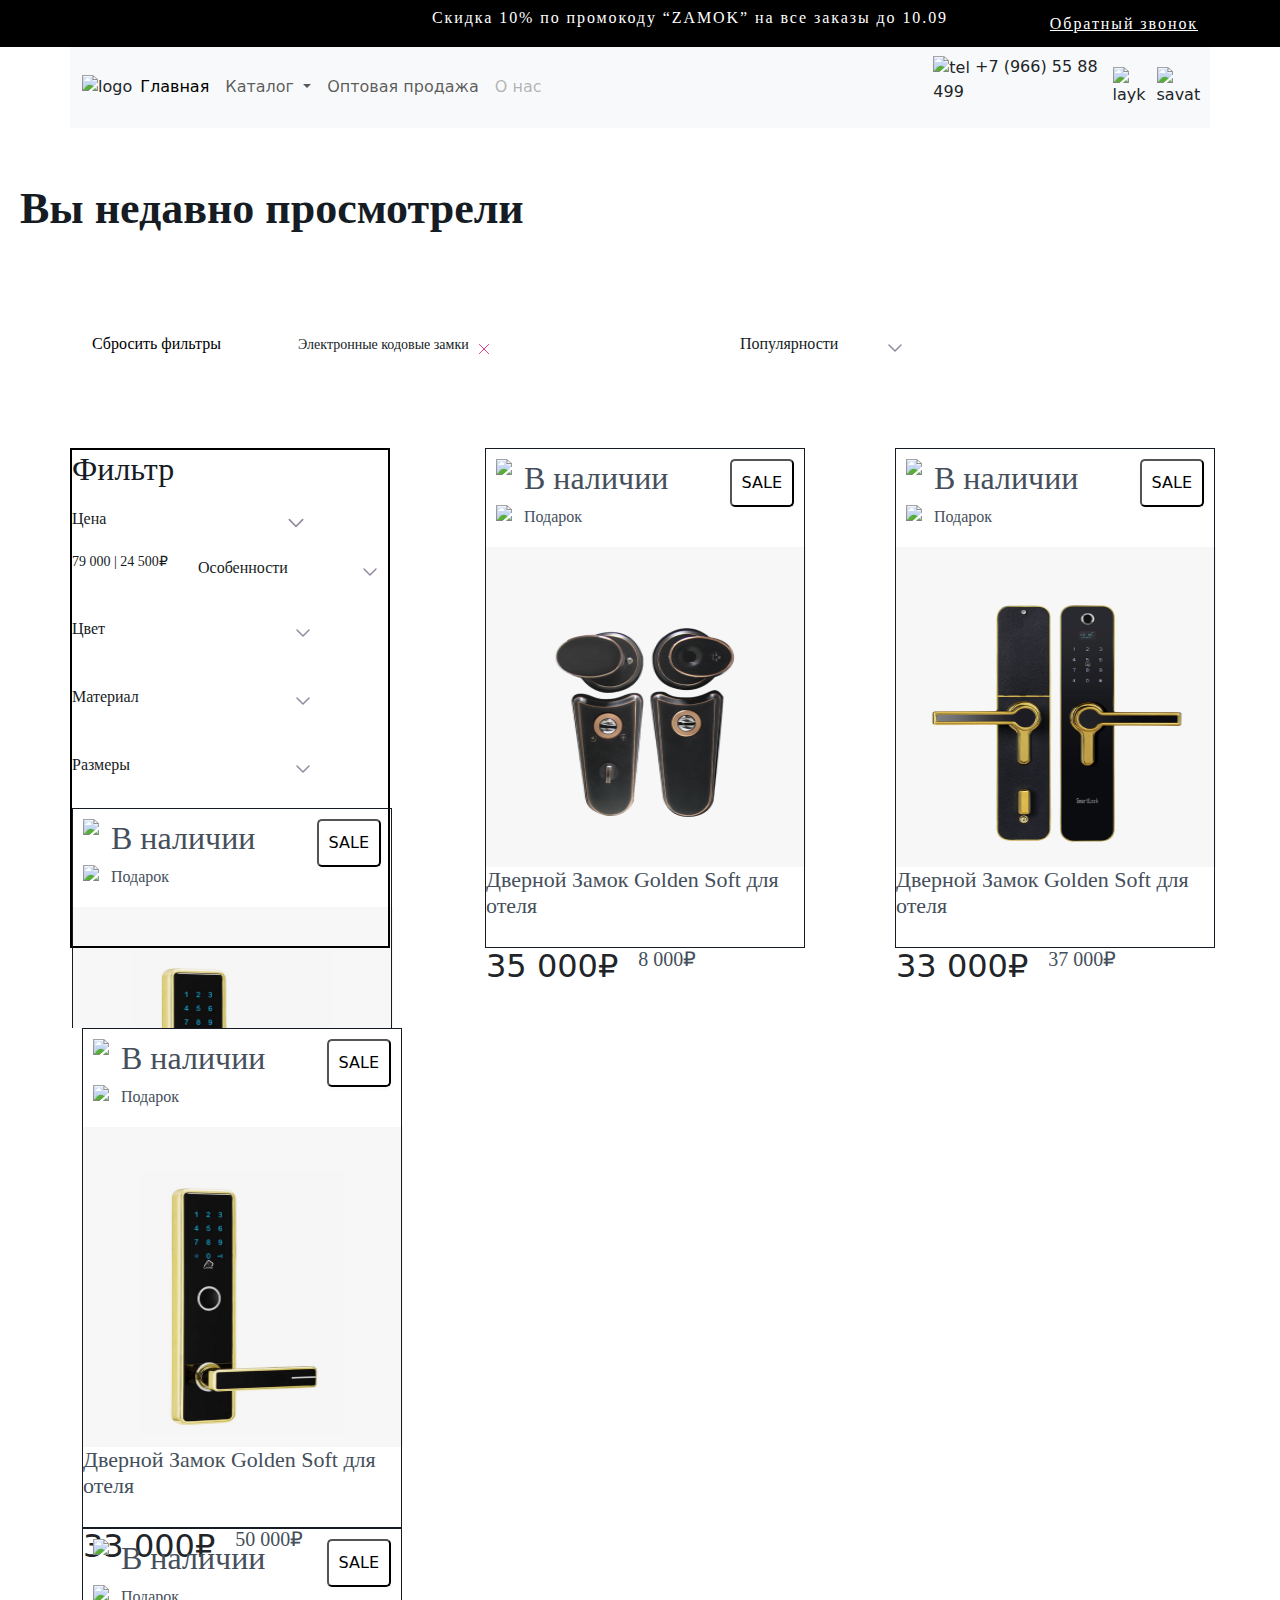
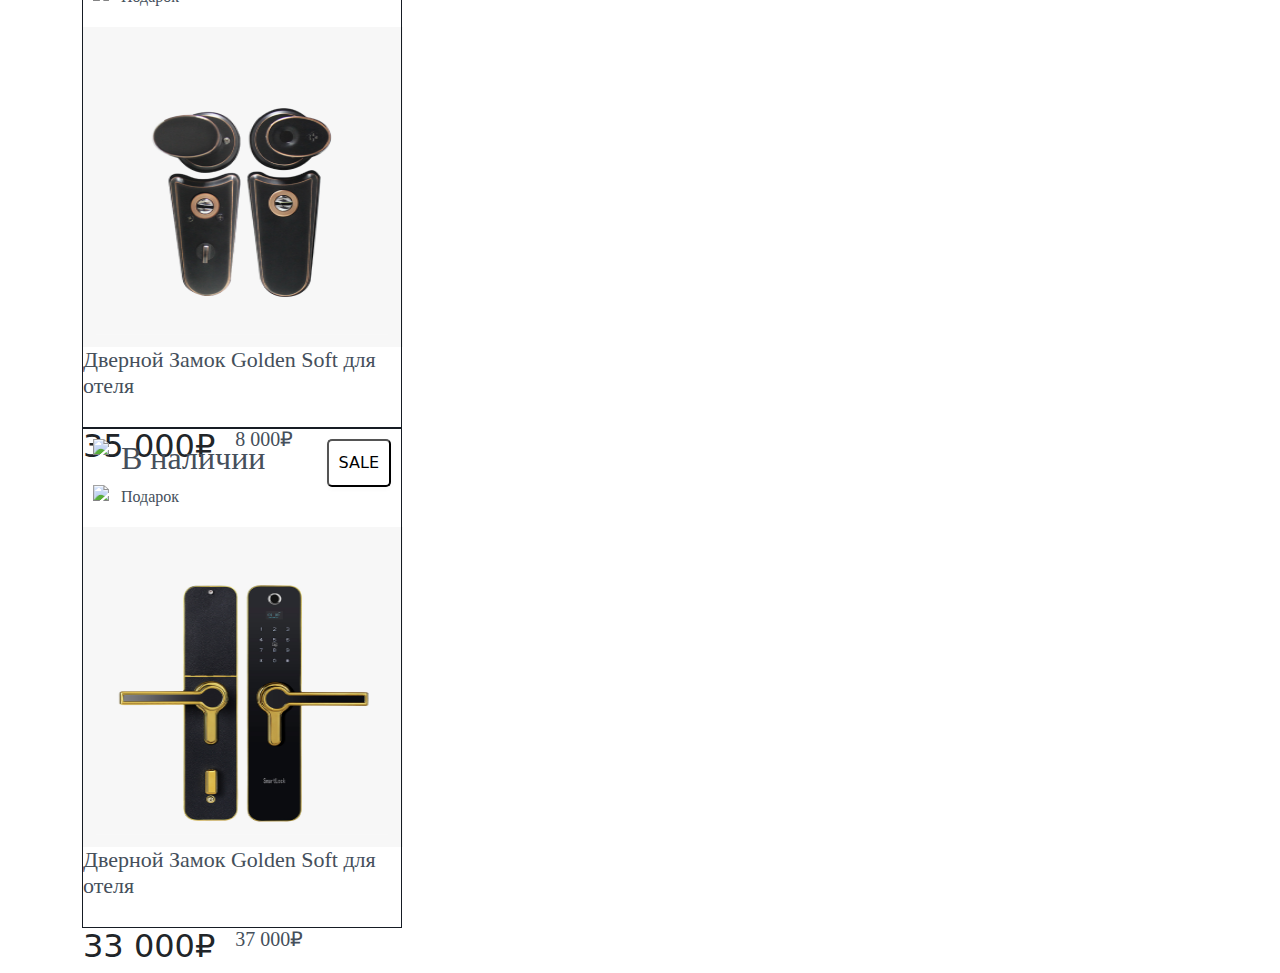
==== home/index.html @ 4e8b4841 "home" ====
<!DOCTYPE html>
<html lang="en">

<head>
    <meta charset="UTF-8">
    <meta name="viewport" content="width=device-width, initial-scale=1.0">

    <link href="https://cdn.jsdelivr.net/npm/bootstrap@5.3.2/dist/css/bootstrap.min.css" rel="stylesheet">
    <link href="https://getbootstrap.com/docs/5.3/assets/css/docs.css" rel="stylesheet">
    <title>Document</title>
    <link rel="stylesheet" href="./styel.css">
</head>

<body>
    <div class="continer">
        <header>
            <div class="topbar bg-black">
              <nav
                class="container align-items-center d-flex w-auto justify-content-between"
              >
                <p class="header-p">
                  Скидка 10% по промокоду “ZAMOK” на все заказы до 10.09
                </p>
                <li class="header-li">Обратный звонок</li>
              </nav>
            </div>
            <nav class="container navbar navbar-expand-lg bg-body-tertiary">
              <div class="container-fluid">
                <img src="./imgg/Logo.svg" alt="logo" />
                <button
                  class="navbar-toggler"
                  type="button"
                  data-bs-toggle="collapse"
                  data-bs-target="#navbarSupportedContent"
                  aria-controls="navbarSupportedContent"
                  aria-expanded="false"
                  aria-label="Toggle navigation"
                >
                  <span class="navbar-toggler-icon"></span>
                </button>
                <div class="collapse navbar-collapse" id="navbarSupportedContent">
                  <ul class="navbar-nav me-auto mb-2 mb-lg-0">
                    <li class="nav-item">
                      <a class="nav-link active" aria-current="page" href="#"
                        >Главная</a
                      >
                    </li>
                    <li class="nav-item dropdown">
                        <a
                        class="nav-link dropdown-toggle"
                        href="#"
                        role="button"
                        data-bs-toggle="dropdown"
                        aria-expanded="false"
                        >
                        Каталог
                      </a>
                      <li class="nav-item">
                        <a class="nav-link" href="#">Оптовая продажа</a>
                      </li>
                      <ul class="dropdown-menu">
                        <li><a class="dropdown-item" href="#">Action</a></li>
                        <li><a class="dropdown-item" href="#">Another action</a></li>
                        <li><hr class="dropdown-divider" /></li>
                        <li>
                          <a class="dropdown-item" href="#">Something else here</a>
                        </li>
                      </ul>
                    </li>
                    <li class="nav-item">
                      <a class="nav-link disabled" aria-disabled="true">О нас</a>
                    </li>
                  </ul>
                </div>
              </div>
              <div class=" d-flex align-items-center">
                  <p class="my-nav">
                      <img src="./imgg/phone-call 1.svg" alt="tel">
                      +7 (966) 55 88 499
                    </p>
                   <div class="img d-flex"> <img src="./imgg/Frame.svg" alt="layk">
                    <img src="./imgg/savat.svg" alt="savat"></div>
              </div>
            </nav>
           
          </header>

        <!-- main -->
       
            <section id="section">
                <div class="container1">
                  <div class="scrol_div">
                      <h1>Вы недавно просмотрели</h1>
                    </div>
                 <div class="card_link_1">
<div class="card_element_link">
  <div class="card_link_element_1">
    <h3>Сбросить фильтры</h3>
  </div>
  <div class="card_link_element_2">
    <h3>Электронные кодовые замки</h3>
    <img src="./Cross.svg" alt="">
  </div>

</div>                  <div class="card_link_element_3">
                    <h3>Популярности</h3>
                    <img src="./Frame (1).svg" alt="">
                  </div>
                 </div>
                 <div class="card_001">
                  <div class="listing_item">
                    <div class="listing_1">
                      <h2>Фильтр</h2>
                    </div>
                    <div class="cards_2">
                        <h3>Цена</h3>
                        <img src="./Frame (1).svg" width="20" />
                    </div>
                    <div class="cards_3">
                        <h2>79 000 | 24 500₽</h2>
                  </div>
                    <div class="img_img_1">
                        <h3>Особенности</h3>
                        <img src="./Frame (1).svg" alt="">
                      </div>
                      <div class="img_img_2">
                        <h3>Цвет</h3>
                        <img src="./Frame (1).svg" alt="">
                      </div>
                      <div class="img_img_3">
                        <h3>Материал</h3>
                        <img src="./Frame (1).svg" alt="">
                      </div>
                      <div class="img_img_4">
                        <h3>Размеры</h3>
                        <img src="./Frame (1).svg" alt="">
                      </div>
                      <div class="card_div">
                        <div class="card_list">
                          <div class="list_item">
                            <div class="list_1">
                              <img src="./img/Vector.png" width="20" />
                              <h2>В наличии</h2>
                            </div>
                            <div class="card_2">
                              <img src="./img/gift 1.png" width="20" />
                              <h3>Подарок</h3>
                            </div>
                          </div>
                          <div class="btn_1">
                            <button class="btn_btn">SALE</button>
                          </div>
                        </div>
                        <div class="img_img">
                          <img src="./Rectangle 19.png" width="320" height="320" />
                        </div>
                        <h4>
                          Дверной Замок Golden Soft для <br />
                          отеля
                        </h4>
                        <span class="span">
                          <h2>33 000₽</h2>
                          <h3>50 000₽</h3>
                        </span>
                      </div>
                   </div>
                      <div class="card_div">
                        <div class="card_list">
                          <div class="list_item">
                            <div class="list_1">
                              <img src="./img/Frame.png" width="20" />
                              <h2>В наличии</h2>
                            </div>
                            <div class="card_2">
                              <img src="./img/gift 1.png" width="20" />
                              <h3>Подарок</h3>
                            </div>
                          </div>
                          <div class="btn_1">
                            <button class="btn_btn">SALE</button>
                          </div>
                        </div>
                        <div class="img_img">
                          <img src="./Rectangle 19 (2).png" width="320" height="320" />
                        </div>
                        <h4>
                          Дверной Замок Golden Soft для <br />
                          отеля
                        </h4>
                        <span class="span">
                          <h2>35 000₽</h2>
                          <h3>8 000₽</h3>
                        </span>
                      </div>
                      <div class="card_div">
                        <div class="card_list">
                          <div class="list_item">
                            <div class="list_1">
                              <img src="./img/Frame.png" width="20" />
                              <h2>В наличии</h2>
                            </div>
                            <div class="card_2">
                              <img src="./img/gift 1.png" width="20" />
                              <h3>Подарок</h3>
                            </div>
                          </div>
                          <div class="btn_1">
                            <button class="btn_btn">SALE</button>
                          </div>
                        </div>
                        <div class="img_img">
                          <img src="./Rectangle 19 (1).png" width="320" height="320" />
                        </div>
                        <h4>
                          Дверной Замок Golden Soft для <br />
                          отеля
                        </h4>
                        <span class="span">
                          <h2>33 000₽</h2>
                          <h3>37 000₽</h3>
                        </span>
                      </div>
                    </div>
                  </div>
            </section>
           </div>
    
        <aside>
            <section id="section">
                <div class="container">
                    <div class="card_div">
                      <div class="card_list">
                        <div class="list_item">
                          <div class="list_1">
                            <img src="./img/Vector.png" width="20" />
                            <h2>В наличии</h2>
                          </div>
                          <div class="card_2">
                            <img src="./img/gift 1.png" width="20" />
                            <h3>Подарок</h3>
                          </div>
                        </div>
                        <div class="btn_1">
                          <button class="btn_btn">SALE</button>
                        </div>
                      </div>
                      <div class="img_img">
                        <img src="./Rectangle 19.png" width="320" height="320" />
                      </div>
                      <h4>
                        Дверной Замок Golden Soft для <br />
                        отеля
                      </h4>
                      <span class="span">
                        <h2>33 000₽</h2>
                        <h3>50 000₽</h3>
                      </span>
                    </div>
                    <div class="card_div">
                      <div class="card_list">
                        <div class="list_item">
                          <div class="list_1">
                            <img src="./img/Frame.png" width="20" />
                            <h2>В наличии</h2>
                          </div>
                          <div class="card_2">
                            <img src="./img/gift 1.png" width="20" />
                            <h3>Подарок</h3>
                          </div>
                        </div>
                        <div class="btn_1">
                          <button class="btn_btn">SALE</button>
                        </div>
                      </div>
                      <div class="img_img">
                        <img src="./Rectangle 19 (2).png" width="320" height="320" />
                      </div>
                      <h4>
                        Дверной Замок Golden Soft для <br />
                        отеля
                      </h4>
                      <span class="span">
                        <h2>35 000₽</h2>
                        <h3>8 000₽</h3>
                      </span>
                    </div>
                    <div class="card_div">
                      <div class="card_list">
                        <div class="list_item">
                          <div class="list_1">
                            <img src="./img/Frame.png" width="20" />
                            <h2>В наличии</h2>
                          </div>
                          <div class="card_2">
                            <img src="./img/gift 1.png" width="20" />
                            <h3>Подарок</h3>
                          </div>
                        </div>
                        <div class="btn_1">
                          <button class="btn_btn">SALE</button>
                        </div>
                      </div>
                      <div class="img_img">
                        <img src="./Rectangle 19 (1).png" width="320" height="320" />
                      </div>
                      <h4>
                        Дверной Замок Golden Soft для <br />
                        отеля
                      </h4>
                      <span class="span">
                        <h2>33 000₽</h2>
                        <h3>37 000₽</h3>
                      </span>
                    </div>
                  </div>
                </div>
              </section>
        </aside>
    </div>
</body>

</html>
---- home/styel.css ----
* {
  padding: 0;
  margin: 0;
  box-sizing: border-box;
}
.header-p {
  color: var(--White, #fff);
  font-family: SF Pro Display;
  font-size: 16px;
  font-style: normal;
  font-weight: 500;
  line-height: 26px; /* 162.5% */
  letter-spacing: 1.92px;
  margin-left: 350px;
  margin-top: 5px;
}
.header-li {
  color: var(--White, #fff);
  font-family: SF Pro Display;
  font-size: 16px;
  font-style: normal;
  font-weight: 500;
  line-height: 26px; /* 162.5% */
  letter-spacing: 1.92px;
  text-decoration-line: underline;
  list-style: none;
}
body {
}
.my-nav {
  width: 200px;
}
.rayt {
  position: absolute;
  top: 250px;
  left: 750px;
}
.my-span {
  color: #a4a4a4;
  font-family: SF Pro Text;
  font-size: 22px;
  font-style: normal;
  font-weight: 300;
  line-height: normal;
  text-decoration-line: strikethrough;
}
.my-posst {
  color: var(--Black, #161c24);
  font-family: SF Pro Text;
  font-size: 24px;
  font-style: normal;
  font-weight: 600;
  line-height: normal;
}


.container1 {
  max-width: 1440px;
  padding: 0 20px;

  display: flex;
  flex-wrap: wrap;
  margin: 0 auto;
}

section{
  width: 100%;
  height: 100vh;
  display: flex;
  flex-wrap: wrap;
  justify-content: space-between;
  align-items: flex-start;
}

.card_link_1{
  display: flex;
  justify-content: center;
  align-items:center;
  flex-wrap: wrap;
  width: 100vh;
  height: 200px;
}
.card_link_1{
  display: flex;
  justify-content: space-between;
  align-items: center;
  flex-wrap: wrap;
}

.scrol_div h1 {
  display: inline-block;
  padding-top: 10px;
  color: var(--Black, #161c24);
  font-family: SF Pro Text;
  font-size: 44px;
  font-style: normal;
  font-weight: 600;
  line-height: 62px;
}

.card_link_element_1{
  display: inline-flex;
padding: 7px 72px;
justify-content: center;
align-items: center;
gap: 10px;
}

.card_link_element_1 h3{
  color: #000;
font-family: Inter;
font-size: 16px;
font-style: normal;
font-weight: 400;
line-height: 26px; 
}

.card_001{
display: flex;
justify-content: space-around;
align-items:center;
flex-wrap: wrap;
width: 100%;
height: 100hv;
}
.card_link_element_2{
  display: inline-flex;
  justify-content: center;
  align-items: center;
  gap: 8px;
}

.card_link_element_2 h3{
  color: var(--Black, #161C24);
font-family: SF Pro Text;
font-size: 14px;
font-style: normal;
font-weight: 400;
line-height: 24px; 
}

.card_link_element_3{
  display: inline-flex;
  padding: 7px 16px;
  justify-content: center;
  align-items: center;
  gap: 16px;
}
.card_link_element_3 h3{
  width: 130px;
  color: var(--Black, #161C24);
font-family: SF Pro Text;
font-size: 16px;
font-style: normal;
font-weight: 400;
line-height: 26px; 
}

.list_1 {
  display: flex;
  gap: 0.5rem;
}

.card_2 {
  display: flex;
  gap: 0.5rem;
}

.card_div {
  border: 1px solid #161c24;
  width: 320px;
  height: 500px;
}

.list_item {
  margin: 10px 10px;
}

#section {
  background-color: #ffffff;
}

.card_list {
  display: flex;
  justify-content: space-between;
}

.card_2 h3 {
  color: var(--Grey, #454f5b);
  font-family: SF Pro Text;
  font-size: 16px;
  font-style: normal;
  font-weight: 400;
  line-height: 24px;
}

.card_div h4 {
  color: var(--Grey, #454f5b);
  font-family: SF Pro Text;
  font-size: 22px;
  font-style: normal;
  font-weight: 400;
  line-height: 26px;
}

.scrol_div {
  padding-top: 40px;
  display: flex;
  justify-content: space-between;
  align-items: center;
}

.list_1 {
  color: var(--Grey, #454f5b);
  font-family: SF Pro Text;
  font-size: 14px;
  font-style: normal;
  font-weight: 400;
  line-height: 24px;
}

.section_content {
  padding-top: 20px;
  display: flex;
  gap: 3rem;
}

.btn_1 {
  margin: 10px 10px;
}

.btn_btn {
  background: #fff;
  box-shadow: 0px 2px 5px 0px rgba(0, 0, 0, 0.03);
  border-radius: 5px;
  padding: 10px 10px;
}

.span {
  display: flex;
  gap: 20px;
  padding-top: 20px;
}

.sapn h2 {
  color: var(--Black, #161c24);
  font-family: SF Pro Text;
  font-size: 22px;
  font-style: normal;
  font-weight: 600;
  line-height: normal;
}

.span h3 {
  color: var(--Grey, #454f5b);
  font-family: SF Pro Text;
  font-size: 20px;
  font-style: normal;
  font-weight: 300;
  line-height: normal;
  text-decoration-line: strikethrough;
}

.listing_item{
  display:flex;
  flex-wrap: wrap;
align-items:center;
gap: 10px;
width: 320px;
height: 500px;
border:2px solid black;
margin-left: 5px;
margin-right: 5px;

}

.listing_1{
  display: flex;
flex-wrap: wrap;
align-items: center;
gap: 24px;
color: var(--Black, #161C24);
font-family: SF Pro Text;
font-size: 22px;
font-style: normal;
font-weight: 600;
line-height: 32px; 
}

.cards_2{
  display: flex;
align-items: center;
gap: 180px;
flex: 1 0 0;
}

.cards_2 h3{
  color: var(--Black, #161C24);

font-family: SF Pro Text;
font-size: 16px;
font-style: normal;
font-weight: 500;
line-height: 26px; 
}

.cards_3{
  width: 116px;
  height: 44px;
  flex-shrink: 0;
}
.cards_3 h2{
color: var(--Black, #161C24);
font-family: SF Pro Text;
font-size: 14px;
font-style: normal;
font-weight: 400;
line-height: 24px;
}

.cards_3 h3{
  color: var(--Black, #161C24);
font-family: SF Pro Text;
font-size: 14px;
font-style: normal;
font-weight: 400;
line-height: 24px;
}


.img_img_1{
  display: inline-flex;
  justify-content: center;
  align-items: center;
  gap: 73px;
}
.img_img_1 h3{
  color: var(--Black, #161C24);
  font-family: SF Pro Text;
  font-size: 16px;
  font-style: normal;
  font-weight: 500;
  line-height: 26px;
}
.img_img_2{
  display: flex;
padding: 12px 0px;
justify-content: center;
align-items: center;
gap: 73px;
}

.img_img_3{
  display: flex;
padding: 12px 0px;
justify-content: center;
align-items: center;
gap: 73px;
}

.img_img_4{
  display: flex;
padding: 12px 0px;
justify-content: center;
align-items: center;
gap: 73px;
}

.img_img_2 h3{
  width: 149px;
  color: var(--Black, #161C24);
  font-family: SF Pro Text;
  font-size: 16px;
  font-style: normal;
  font-weight: 500;
  line-height: 26px; 
}
.img_img_3 h3{
  width: 149px;
  color: var(--Black, #161C24);
  font-family: SF Pro Text;
  font-size: 16px;
  font-style: normal;
  font-weight: 500;
  line-height: 26px; 
}
.img_img_4 h3{
  width: 149px;
  color: var(--Black, #161C24);
  font-family: SF Pro Text;
  font-size: 16px;
  font-style: normal;
  font-weight: 500;
  line-height: 26px; 
}

aside{
max-width: 1440px;
height: 100vh;
padding: 0 20px;
display: flex;
justify-content: space-between;
flex-wrap: wrap;
margin: 0 auto;
}
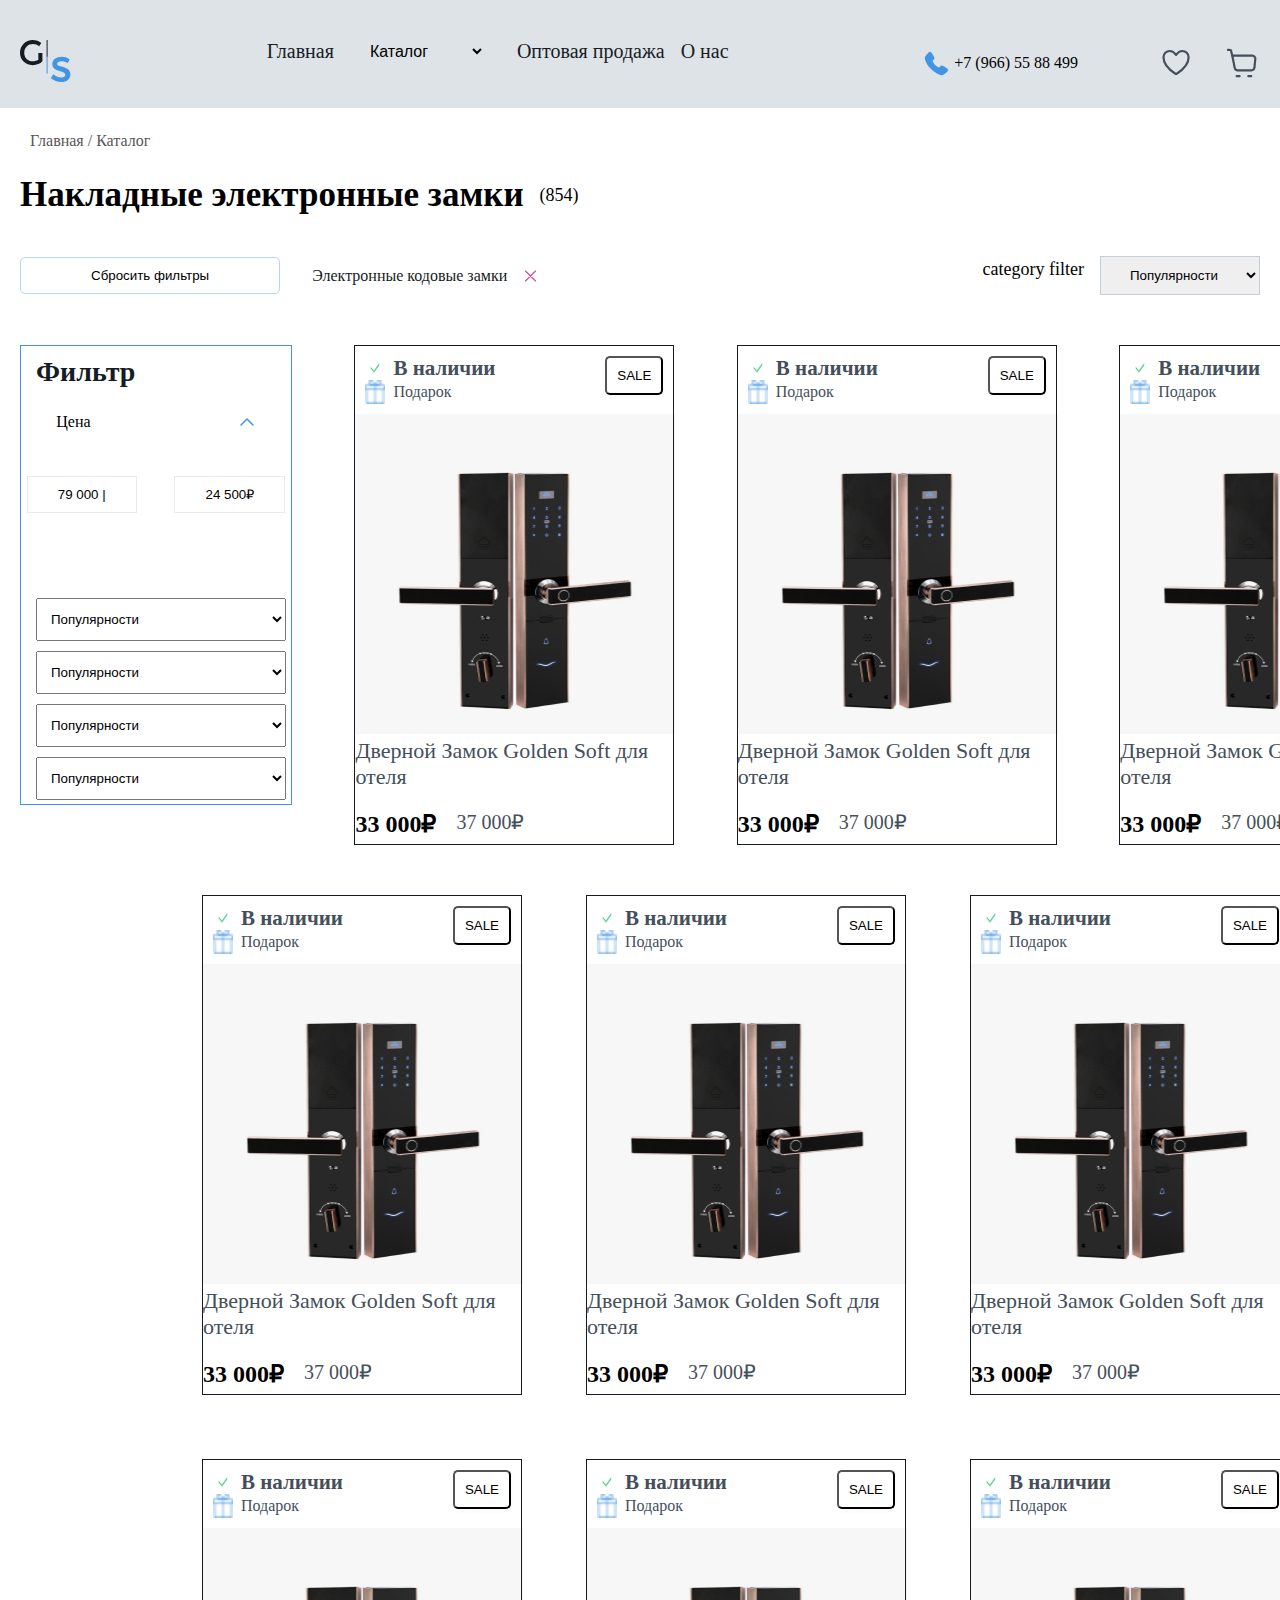
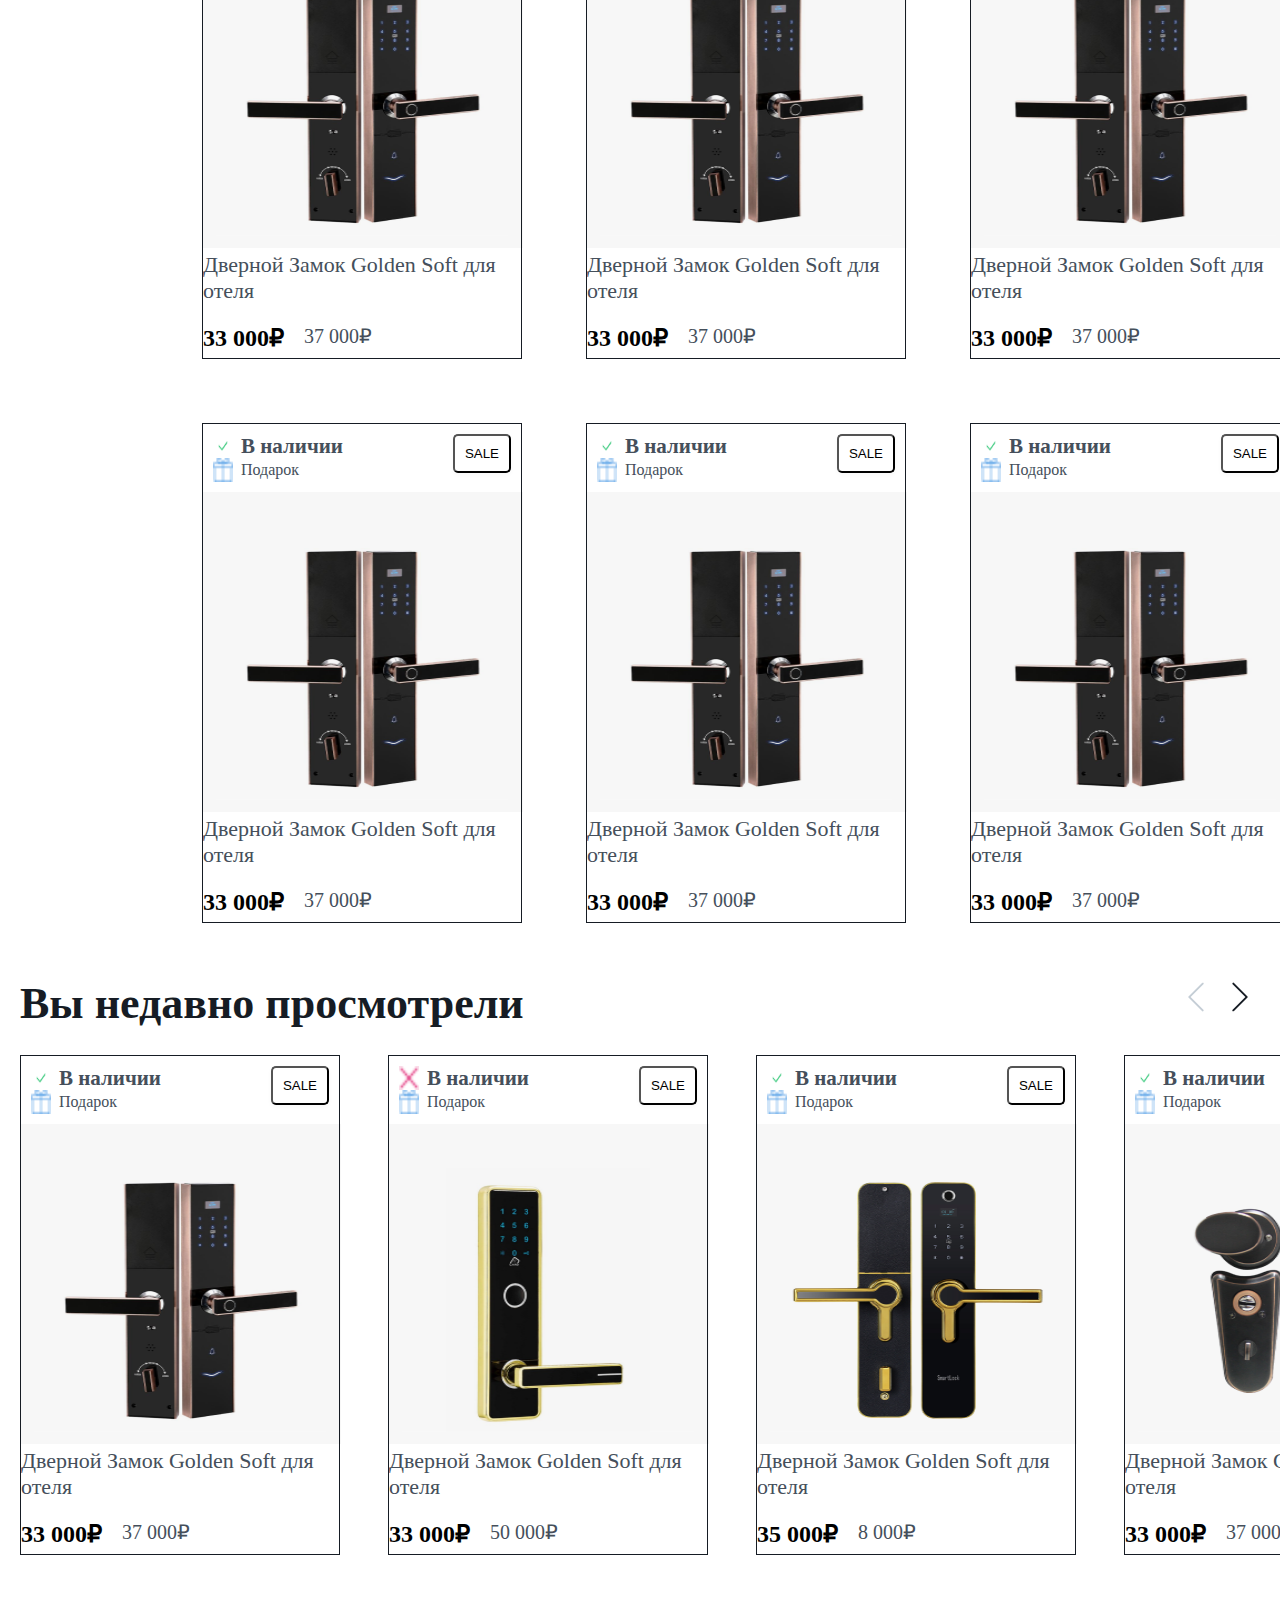
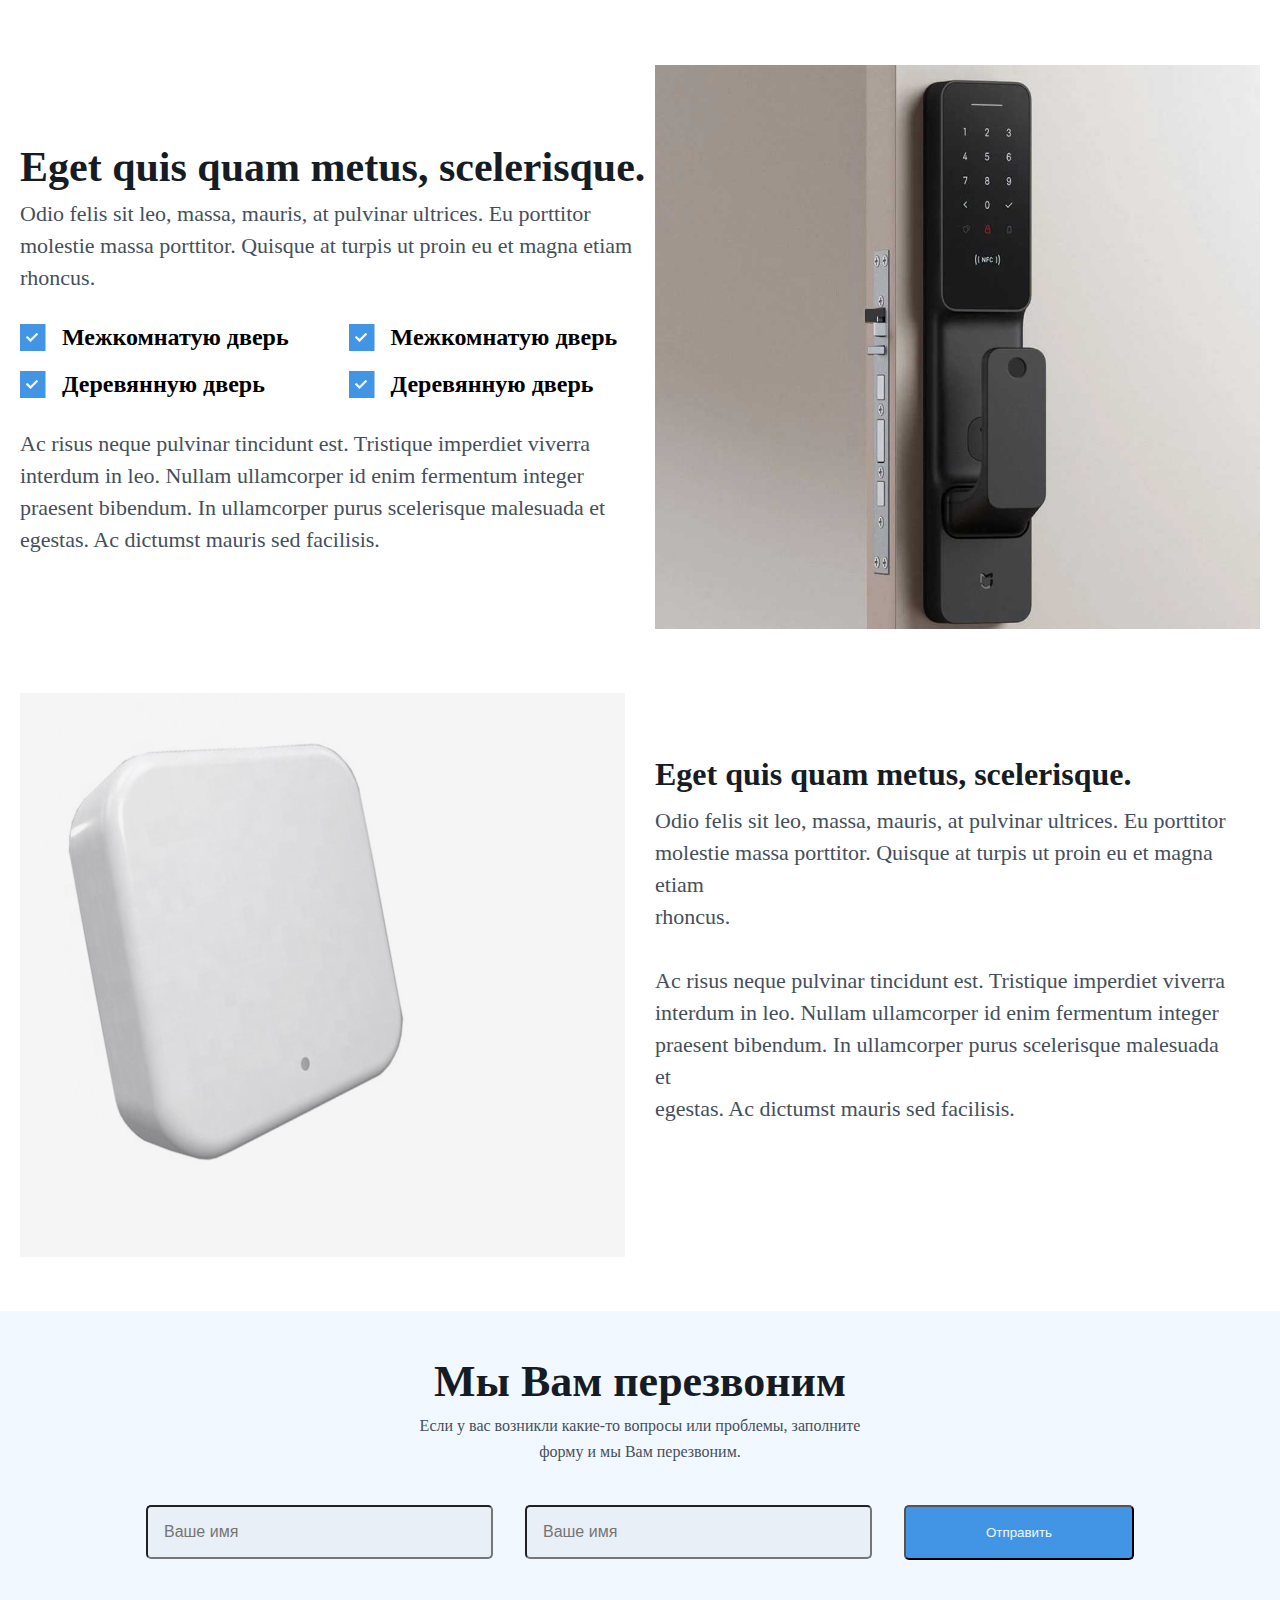
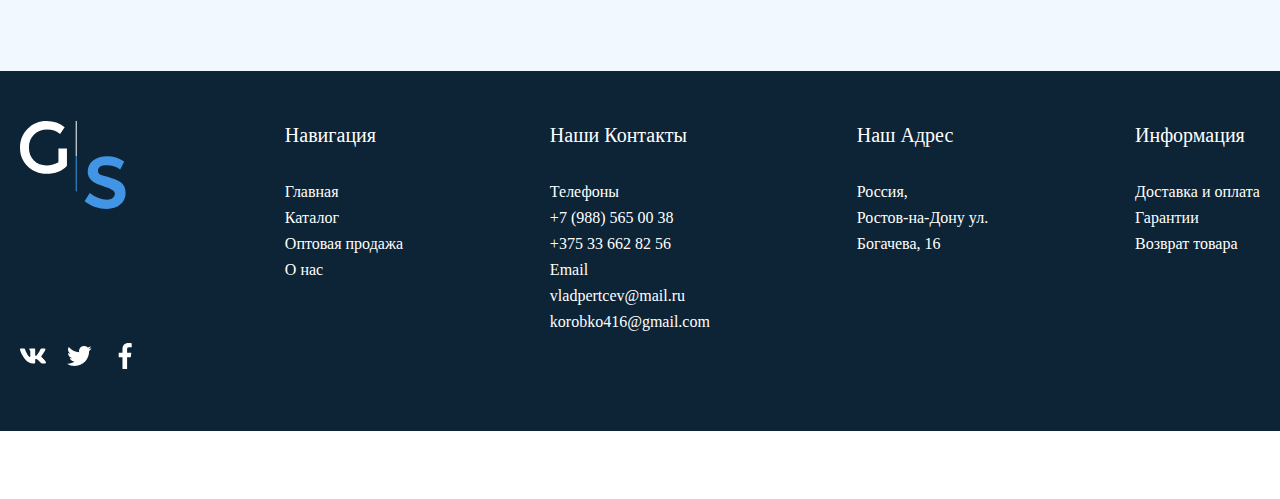
==== commit 99df894c: "shax_master_git_clon" ====
--- a/home/index.html
+++ b/home/index.html
@@ -1,145 +1,389 @@
 <!DOCTYPE html>
 <html lang="en">
-
-<head>
-    <meta charset="UTF-8">
-    <meta name="viewport" content="width=device-width, initial-scale=1.0">
-
-    <link href="https://cdn.jsdelivr.net/npm/bootstrap@5.3.2/dist/css/bootstrap.min.css" rel="stylesheet">
-    <link href="https://getbootstrap.com/docs/5.3/assets/css/docs.css" rel="stylesheet">
+  <head>
+    <meta charset="UTF-8" />
+    <meta http-equiv="X-UA-Compatible" content="IE=edge" />
+    <meta name="viewport" content="width=device-width, initial-scale=1.0" />
+    <link rel="stylesheet" href="./css/style.css" />
     <title>Document</title>
-    <link rel="stylesheet" href="./styel.css">
-</head>
-
-<body>
-    <div class="continer">
-        <header>
-            <div class="topbar bg-black">
-              <nav
-                class="container align-items-center d-flex w-auto justify-content-between"
-              >
-                <p class="header-p">
-                  Скидка 10% по промокоду “ZAMOK” на все заказы до 10.09
-                </p>
-                <li class="header-li">Обратный звонок</li>
-              </nav>
-            </div>
-            <nav class="container navbar navbar-expand-lg bg-body-tertiary">
-              <div class="container-fluid">
-                <img src="./imgg/Logo.svg" alt="logo" />
-                <button
-                  class="navbar-toggler"
-                  type="button"
-                  data-bs-toggle="collapse"
-                  data-bs-target="#navbarSupportedContent"
-                  aria-controls="navbarSupportedContent"
-                  aria-expanded="false"
-                  aria-label="Toggle navigation"
-                >
-                  <span class="navbar-toggler-icon"></span>
-                </button>
-                <div class="collapse navbar-collapse" id="navbarSupportedContent">
-                  <ul class="navbar-nav me-auto mb-2 mb-lg-0">
-                    <li class="nav-item">
-                      <a class="nav-link active" aria-current="page" href="#"
-                        >Главная</a
-                      >
-                    </li>
-                    <li class="nav-item dropdown">
-                        <a
-                        class="nav-link dropdown-toggle"
-                        href="#"
-                        role="button"
-                        data-bs-toggle="dropdown"
-                        aria-expanded="false"
-                        >
-                        Каталог
-                      </a>
-                      <li class="nav-item">
-                        <a class="nav-link" href="#">Оптовая продажа</a>
-                      </li>
-                      <ul class="dropdown-menu">
-                        <li><a class="dropdown-item" href="#">Action</a></li>
-                        <li><a class="dropdown-item" href="#">Another action</a></li>
-                        <li><hr class="dropdown-divider" /></li>
-                        <li>
-                          <a class="dropdown-item" href="#">Something else here</a>
-                        </li>
-                      </ul>
-                    </li>
-                    <li class="nav-item">
-                      <a class="nav-link disabled" aria-disabled="true">О нас</a>
-                    </li>
+  </head>
+  <body>
+    <header id="header_id">
+        <div class="container">
+            <div class="herader_content">
+                <div class="img_logo">
+                    <img src="./img/Logo (1).svg">
+                </div>
+                 <nav class="nav_logo">
+                  <ul class="item_logo">
+                    <li><a href="#">Главная</a></li>
+                    <div class="form-floating">
+                        <select class="form-select">
+                          <option selected>Каталог</option>
+                          <option value="1">Цена</option>
+                          <option value="2">Материал</option>
+                          <option value="3">Размеры</option>
+                          <option value="4">Особенности</option>
+                        </select>
+                        </div>
+                        <ul class="calss">
+                            <li><a href="#">Оптовая продажа</a></li>
+                            <li><a href="#">О нас</a></li>
+                          </ul>
                   </ul>
-                </div>
-              </div>
-              <div class=" d-flex align-items-center">
-                  <p class="my-nav">
-                      <img src="./imgg/phone-call 1.svg" alt="tel">
-                      +7 (966) 55 88 499
-                    </p>
-                   <div class="img d-flex"> <img src="./imgg/Frame.svg" alt="layk">
-                    <img src="./imgg/savat.svg" alt="savat"></div>
-              </div>
-            </nav>
-           
-          </header>
-
-        <!-- main -->
-       
-            <section id="section">
-                <div class="container1">
-                  <div class="scrol_div">
-                      <h1>Вы недавно просмотрели</h1>
-                    </div>
-                 <div class="card_link_1">
-<div class="card_element_link">
-  <div class="card_link_element_1">
-    <h3>Сбросить фильтры</h3>
-  </div>
-  <div class="card_link_element_2">
-    <h3>Электронные кодовые замки</h3>
-    <img src="./Cross.svg" alt="">
-  </div>
-
-</div>                  <div class="card_link_element_3">
-                    <h3>Популярности</h3>
-                    <img src="./Frame (1).svg" alt="">
-                  </div>
+                 </nav>
+                 <div class="header_rght">
+                    <div class="rghit">
+                        <img src="./img/phone.svg" width="25">
+                        <p>+7 (966) 55 88 499</p>
+                    </div>
+                     <div class="edit">
+                        <img src="./img/love.svg" width="35">
+                        <img src="./img/for.svg" width="35">
+                      </div>
+                  </div>
+                  </div>
+            </div>
+        </div>
+    </header>
+     <section>
+        <div class="container">
+            <span class="sapn">
+               <h5>Главная / Каталог</h5>
+            </span>
+             <div class="zamka">
+                <h1>Накладные электронные замки</h1>
+                <p>(854)</p>
+             </div>
+        </div>
+     </section>
+     <section>
+        <div class="container">
+            <div class="filtr_section">
+                <div class="start">
+                  <button class="btn_d">Сбросить фильтры</button>
+                  <div class="zamke">
+                    <p>Электронные кодовые замки</p>
+                    <img src="./img/Cross.svg" width="15">
                  </div>
-                 <div class="card_001">
-                  <div class="listing_item">
-                    <div class="listing_1">
-                      <h2>Фильтр</h2>
-                    </div>
-                    <div class="cards_2">
-                        <h3>Цена</h3>
-                        <img src="./Frame (1).svg" width="20" />
-                    </div>
-                    <div class="cards_3">
-                        <h2>79 000 | 24 500₽</h2>
-                  </div>
-                    <div class="img_img_1">
-                        <h3>Особенности</h3>
-                        <img src="./Frame (1).svg" alt="">
-                      </div>
-                      <div class="img_img_2">
-                        <h3>Цвет</h3>
-                        <img src="./Frame (1).svg" alt="">
-                      </div>
-                      <div class="img_img_3">
-                        <h3>Материал</h3>
-                        <img src="./Frame (1).svg" alt="">
-                      </div>
-                      <div class="img_img_4">
-                        <h3>Размеры</h3>
-                        <img src="./Frame (1).svg" alt="">
-                      </div>
-                      <div class="card_div">
+                </div>
+                <div class="filter">
+                    <div>
+                    <p>category filter</p>
+                    </div>
+                  <div class="form-floatins">
+                    <select class="form-select">
+                      <option selected>Популярности</option>
+                      <option value="1">Цена</option>
+                    </select>
+                    </div>
+                </div>
+            </div>
+        </div>
+     </section>
+     <section>
+        <div class="container">
+            <div class="minal_section">
+               <div class="section_min">
+                  <h1>Фильтр</h1>
+                  <div class="go_div">
+                    <p>Цена</p>
+                    <img src="./img/For_1.svg" width="18">
+                  </div>
+                  <div class="starts">
+                    <button class="btn_7">79 000 |</button>
+                    <button class="btn_7">24 500₽</button>
+                  </div>
+                  <div class="form_2">
+                    <div class="form-floatins_1">
+                        <select class="form-select">
+                          <option selected>Популярности</option>
+                          <option value="1">Цена</option>
+                        </select>
+                        </div>
+                        <div class="form-floatins_1">
+                            <select class="form-select">
+                              <option selected>Популярности</option>
+                              <option value="1">Цена</option>
+                            </select>
+                            </div>
+                            <div class="form-floatins_1">
+                            <select class="form-select">
+                            <option selected>Популярности</option>
+                            <option value="1">Цена</option>
+                            </select>
+                            </div>
+                            <div class="form-floatins_1">
+                        <select class="form-select">
+                        <option selected>Популярности</option>
+                        <option value="1">Цена</option>
+                    </select>
+                    </div>
+                  </div>
+               </div>
+               <div class="card_div">
+                <div class="card_list">
+                  <div class="list_item">
+                    <div class="list_1">
+                      <img src="./img/Frame.png" width="20" />
+                      <h2>В наличии</h2>
+                    </div>
+                    <div class="card_2">
+                      <img src="./img/gift 1.png" width="20" />
+                      <h3>Подарок</h3>
+                    </div>
+                  </div>
+                  <div class="btn_1">
+                    <button class="btn_btn">SALE</button>
+                  </div>
+                </div>
+                <div class="img_img">
+                  <img src="./img/Rectangle.png" width="320" height="320" />
+                </div>
+                <h4>
+                  Дверной Замок Golden Soft для <br />
+                  отеля
+                </h4>
+                <span class="span">
+                  <h2>33 000₽</h2>
+                  <h3>37 000₽</h3>
+                </span>
+              </div>
+              <div class="card_div">
+                <div class="card_list">
+                  <div class="list_item">
+                    <div class="list_1">
+                      <img src="./img/Frame.png" width="20" />
+                      <h2>В наличии</h2>
+                    </div>
+                    <div class="card_2">
+                      <img src="./img/gift 1.png" width="20" />
+                      <h3>Подарок</h3>
+                    </div>
+                  </div>
+                  <div class="btn_1">
+                    <button class="btn_btn">SALE</button>
+                  </div>
+                </div>
+                <div class="img_img">
+                  <img src="./img/Rectangle.png" width="320" height="320" />
+                </div>
+                <h4>
+                  Дверной Замок Golden Soft для <br />
+                  отеля
+                </h4>
+                <span class="span">
+                  <h2>33 000₽</h2>
+                  <h3>37 000₽</h3>
+                </span>
+              </div>
+              <div class="card_div">
+                <div class="card_list">
+                  <div class="list_item">
+                    <div class="list_1">
+                      <img src="./img/Frame.png" width="20" />
+                      <h2>В наличии</h2>
+                    </div>
+                    <div class="card_2">
+                      <img src="./img/gift 1.png" width="20" />
+                      <h3>Подарок</h3>
+                    </div>
+                  </div>
+                  <div class="btn_1">
+                    <button class="btn_btn">SALE</button>
+                  </div>
+                </div>
+                <div class="img_img">
+                  <img src="./img/Rectangle.png" width="320" height="320" />
+                </div>
+                <h4>
+                  Дверной Замок Golden Soft для <br />
+                  отеля
+                </h4>
+                <span class="span">
+                  <h2>33 000₽</h2>
+                  <h3>37 000₽</h3>
+                </span>
+              </div>
+            </div>
+        </div>
+     </section>
+     <section>
+        <div class="container">
+            <div class="index_section">
+                <div class="card_div">
+                    <div class="card_list">
+                      <div class="list_item">
+                        <div class="list_1">
+                          <img src="./img/Frame.png" width="20" />
+                          <h2>В наличии</h2>
+                        </div>
+                        <div class="card_2">
+                          <img src="./img/gift 1.png" width="20" />
+                          <h3>Подарок</h3>
+                        </div>
+                      </div>
+                      <div class="btn_1">
+                        <button class="btn_btn">SALE</button>
+                      </div>
+                    </div>
+                    <div class="img_img">
+                      <img src="./img/Rectangle.png" width="320" height="320" />
+                    </div>
+                    <h4>
+                      Дверной Замок Golden Soft для <br />
+                      отеля
+                    </h4>
+                    <span class="span">
+                      <h2>33 000₽</h2>
+                      <h3>37 000₽</h3>
+                    </span>
+                  </div> 
+                  <div class="card_div">
+                    <div class="card_list">
+                      <div class="list_item">
+                        <div class="list_1">
+                          <img src="./img/Frame.png" width="20" />
+                          <h2>В наличии</h2>
+                        </div>
+                        <div class="card_2">
+                          <img src="./img/gift 1.png" width="20" />
+                          <h3>Подарок</h3>
+                        </div>
+                      </div>
+                      <div class="btn_1">
+                        <button class="btn_btn">SALE</button>
+                      </div>
+                    </div>
+                    <div class="img_img">
+                      <img src="./img/Rectangle.png" width="320" height="320" />
+                    </div>
+                    <h4>
+                      Дверной Замок Golden Soft для <br />
+                      отеля
+                    </h4>
+                    <span class="span">
+                      <h2>33 000₽</h2>
+                      <h3>37 000₽</h3>
+                    </span>
+                  </div>   
+                  <div class="card_div">
+                    <div class="card_list">
+                      <div class="list_item">
+                        <div class="list_1">
+                          <img src="./img/Frame.png" width="20" />
+                          <h2>В наличии</h2>
+                        </div>
+                        <div class="card_2">
+                          <img src="./img/gift 1.png" width="20" />
+                          <h3>Подарок</h3>
+                        </div>
+                      </div>
+                      <div class="btn_1">
+                        <button class="btn_btn">SALE</button>
+                      </div>
+                    </div>
+                    <div class="img_img">
+                      <img src="./img/Rectangle.png" width="320" height="320" />
+                    </div>
+                    <h4>
+                      Дверной Замок Golden Soft для <br />
+                      отеля
+                    </h4>
+                    <span class="span">
+                      <h2>33 000₽</h2>
+                      <h3>37 000₽</h3>
+                    </span>
+                  </div> 
+                  <div class="card_div">
+                    <div class="card_list">
+                      <div class="list_item">
+                        <div class="list_1">
+                          <img src="./img/Frame.png" width="20" />
+                          <h2>В наличии</h2>
+                        </div>
+                        <div class="card_2">
+                          <img src="./img/gift 1.png" width="20" />
+                          <h3>Подарок</h3>
+                        </div>
+                      </div>
+                      <div class="btn_1">
+                        <button class="btn_btn">SALE</button>
+                      </div>
+                    </div>
+                    <div class="img_img">
+                      <img src="./img/Rectangle.png" width="320" height="320" />
+                    </div>
+                    <h4>
+                      Дверной Замок Golden Soft для <br />
+                      отеля
+                    </h4>
+                    <span class="span">
+                      <h2>33 000₽</h2>
+                      <h3>37 000₽</h3>
+                    </span>
+                  </div> 
+                  <div class="card_div">
+                    <div class="card_list">
+                      <div class="list_item">
+                        <div class="list_1">
+                          <img src="./img/Frame.png" width="20" />
+                          <h2>В наличии</h2>
+                        </div>
+                        <div class="card_2">
+                          <img src="./img/gift 1.png" width="20" />
+                          <h3>Подарок</h3>
+                        </div>
+                      </div>
+                      <div class="btn_1">
+                        <button class="btn_btn">SALE</button>
+                      </div>
+                    </div>
+                    <div class="img_img">
+                      <img src="./img/Rectangle.png" width="320" height="320" />
+                    </div>
+                    <h4>
+                      Дверной Замок Golden Soft для <br />
+                      отеля
+                    </h4>
+                    <span class="span">
+                      <h2>33 000₽</h2>
+                      <h3>37 000₽</h3>
+                    </span>
+                  </div>
+                  <div class="card_div">
+                    <div class="card_list">
+                      <div class="list_item">
+                        <div class="list_1">
+                          <img src="./img/Frame.png" width="20" />
+                          <h2>В наличии</h2>
+                        </div>
+                        <div class="card_2">
+                          <img src="./img/gift 1.png" width="20" />
+                          <h3>Подарок</h3>
+                        </div>
+                      </div>
+                      <div class="btn_1">
+                        <button class="btn_btn">SALE</button>
+                      </div>
+                    </div>
+                    <div class="img_img">
+                      <img src="./img/Rectangle.png" width="320" height="320" />
+                    </div>
+                    <h4>
+                      Дверной Замок Golden Soft для <br />
+                      отеля
+                    </h4>
+                    <span class="span">
+                      <h2>33 000₽</h2>
+                      <h3>37 000₽</h3>
+                    </span>
+                  </div>
+                    <div class="card_div">
                         <div class="card_list">
                           <div class="list_item">
                             <div class="list_1">
-                              <img src="./img/Vector.png" width="20" />
+                              <img src="./img/Frame.png" width="20" />
                               <h2>В наличии</h2>
                             </div>
                             <div class="card_2">
@@ -152,7 +396,7 @@
                           </div>
                         </div>
                         <div class="img_img">
-                          <img src="./Rectangle 19.png" width="320" height="320" />
+                          <img src="./img/Rectangle.png" width="320" height="320" />
                         </div>
                         <h4>
                           Дверной Замок Golden Soft для <br />
@@ -160,10 +404,9 @@
                         </h4>
                         <span class="span">
                           <h2>33 000₽</h2>
-                          <h3>50 000₽</h3>
+                          <h3>37 000₽</h3>
                         </span>
                       </div>
-                   </div>
                       <div class="card_div">
                         <div class="card_list">
                           <div class="list_item">
@@ -181,15 +424,15 @@
                           </div>
                         </div>
                         <div class="img_img">
-                          <img src="./Rectangle 19 (2).png" width="320" height="320" />
+                          <img src="./img/Rectangle.png" width="320" height="320" />
                         </div>
                         <h4>
                           Дверной Замок Golden Soft для <br />
                           отеля
                         </h4>
                         <span class="span">
-                          <h2>35 000₽</h2>
-                          <h3>8 000₽</h3>
+                          <h2>33 000₽</h2>
+                          <h3>37 000₽</h3>
                         </span>
                       </div>
                       <div class="card_div">
@@ -209,7 +452,7 @@
                           </div>
                         </div>
                         <div class="img_img">
-                          <img src="./Rectangle 19 (1).png" width="320" height="320" />
+                          <img src="./img/Rectangle.png" width="320" height="320" />
                         </div>
                         <h4>
                           Дверной Замок Golden Soft для <br />
@@ -220,103 +463,297 @@
                           <h3>37 000₽</h3>
                         </span>
                       </div>
-                    </div>
-                  </div>
-            </section>
-           </div>
-    
-        <aside>
-            <section id="section">
-                <div class="container">
-                    <div class="card_div">
-                      <div class="card_list">
-                        <div class="list_item">
-                          <div class="list_1">
-                            <img src="./img/Vector.png" width="20" />
-                            <h2>В наличии</h2>
-                          </div>
-                          <div class="card_2">
-                            <img src="./img/gift 1.png" width="20" />
-                            <h3>Подарок</h3>
-                          </div>
-                        </div>
-                        <div class="btn_1">
-                          <button class="btn_btn">SALE</button>
-                        </div>
-                      </div>
-                      <div class="img_img">
-                        <img src="./Rectangle 19.png" width="320" height="320" />
-                      </div>
-                      <h4>
-                        Дверной Замок Golden Soft для <br />
-                        отеля
-                      </h4>
-                      <span class="span">
-                        <h2>33 000₽</h2>
-                        <h3>50 000₽</h3>
-                      </span>
-                    </div>
-                    <div class="card_div">
-                      <div class="card_list">
-                        <div class="list_item">
-                          <div class="list_1">
-                            <img src="./img/Frame.png" width="20" />
-                            <h2>В наличии</h2>
-                          </div>
-                          <div class="card_2">
-                            <img src="./img/gift 1.png" width="20" />
-                            <h3>Подарок</h3>
-                          </div>
-                        </div>
-                        <div class="btn_1">
-                          <button class="btn_btn">SALE</button>
-                        </div>
-                      </div>
-                      <div class="img_img">
-                        <img src="./Rectangle 19 (2).png" width="320" height="320" />
-                      </div>
-                      <h4>
-                        Дверной Замок Golden Soft для <br />
-                        отеля
-                      </h4>
-                      <span class="span">
-                        <h2>35 000₽</h2>
-                        <h3>8 000₽</h3>
-                      </span>
-                    </div>
-                    <div class="card_div">
-                      <div class="card_list">
-                        <div class="list_item">
-                          <div class="list_1">
-                            <img src="./img/Frame.png" width="20" />
-                            <h2>В наличии</h2>
-                          </div>
-                          <div class="card_2">
-                            <img src="./img/gift 1.png" width="20" />
-                            <h3>Подарок</h3>
-                          </div>
-                        </div>
-                        <div class="btn_1">
-                          <button class="btn_btn">SALE</button>
-                        </div>
-                      </div>
-                      <div class="img_img">
-                        <img src="./Rectangle 19 (1).png" width="320" height="320" />
-                      </div>
-                      <h4>
-                        Дверной Замок Golden Soft для <br />
-                        отеля
-                      </h4>
-                      <span class="span">
-                        <h2>33 000₽</h2>
-                        <h3>37 000₽</h3>
-                      </span>
-                    </div>
-                  </div>
-                </div>
-              </section>
-        </aside>
-    </div>
-</body>
+                  </div>
+            </div>
+        </div>
+     </section>
+    <section id="section">
+      <div class="container">
+        <div class="scrol_div">
+          <h1>Вы недавно просмотрели</h1>
+          <div class="swper_div">
+            <img src="./img/Frame (2).png" />
+            <img src="./img/Frame (1).png" />
+          </div>
+        </div>
+        <div class="section_content">
+          <div class="card_div">
+            <div class="card_list">
+              <div class="list_item">
+                <div class="list_1">
+                  <img src="./img/Frame.png" width="20" />
+                  <h2>В наличии</h2>
+                </div>
+                <div class="card_2">
+                  <img src="./img/gift 1.png" width="20" />
+                  <h3>Подарок</h3>
+                </div>
+              </div>
+              <div class="btn_1">
+                <button class="btn_btn">SALE</button>
+              </div>
+            </div>
+            <div class="img_img">
+              <img src="./img/Rectangle.png" width="320" height="320" />
+            </div>
+            <h4>
+              Дверной Замок Golden Soft для <br />
+              отеля
+            </h4>
+            <span class="span">
+              <h2>33 000₽</h2>
+              <h3>37 000₽</h3>
+            </span>
+          </div>
+          <div class="card_div">
+            <div class="card_list">
+              <div class="list_item">
+                <div class="list_1">
+                  <img src="./img/Vector.png" width="20" />
+                  <h2>В наличии</h2>
+                </div>
+                <div class="card_2">
+                  <img src="./img/gift 1.png" width="20" />
+                  <h3>Подарок</h3>
+                </div>
+              </div>
+              <div class="btn_1">
+                <button class="btn_btn">SALE</button>
+              </div>
+            </div>
+            <div class="img_img">
+              <img src="./img/Rectangle 1.png" width="320" height="320" />
+            </div>
+            <h4>
+              Дверной Замок Golden Soft для <br />
+              отеля
+            </h4>
+            <span class="span">
+              <h2>33 000₽</h2>
+              <h3>50 000₽</h3>
+            </span>
+          </div>
+          <div class="card_div">
+            <div class="card_list">
+              <div class="list_item">
+                <div class="list_1">
+                  <img src="./img/Frame.png" width="20" />
+                  <h2>В наличии</h2>
+                </div>
+                <div class="card_2">
+                  <img src="./img/gift 1.png" width="20" />
+                  <h3>Подарок</h3>
+                </div>
+              </div>
+              <div class="btn_1">
+                <button class="btn_btn">SALE</button>
+              </div>
+            </div>
+            <div class="img_img">
+              <img src="./img/Rectangle-2.png" width="320" height="320" />
+            </div>
+            <h4>
+              Дверной Замок Golden Soft для <br />
+              отеля
+            </h4>
+            <span class="span">
+              <h2>35 000₽</h2>
+              <h3>8 000₽</h3>
+            </span>
+          </div>
+          <div class="card_div">
+            <div class="card_list">
+              <div class="list_item">
+                <div class="list_1">
+                  <img src="./img/Frame.png" width="20" />
+                  <h2>В наличии</h2>
+                </div>
+                <div class="card_2">
+                  <img src="./img/gift 1.png" width="20" />
+                  <h3>Подарок</h3>
+                </div>
+              </div>
+              <div class="btn_1">
+                <button class="btn_btn">SALE</button>
+              </div>
+            </div>
+            <div class="img_img">
+              <img src="./img/Rectangle-3.png" width="320" height="320" />
+            </div>
+            <h4>
+              Дверной Замок Golden Soft для <br />
+              отеля
+            </h4>
+            <span class="span">
+              <h2>33 000₽</h2>
+              <h3>37 000₽</h3>
+            </span>
+          </div>
+        </div>
 
-</html>+      </div>
+    </section>
+    <section id="section">
+      <div class="container">
+        <div class="card_divs">
+          <div class="metus">
+            <h1>Eget quis quam metus, scelerisque.</h1>
+            <p>
+              Odio felis sit leo, massa, mauris, at pulvinar ultrices. Eu
+              porttitor <br />
+              molestie massa porttitor. Quisque at turpis ut proin eu et magna
+              etiam <br />
+              rhoncus.
+            </p>
+            <div class="checid_div">
+              <div class="chekdiv">
+                <div class="checed_1">
+                  <img src="./img/Icon.png" />
+                  <h2>Межкомнатую дверь</h2>
+                </div>
+                <div class="checed_1">
+                  <img src="./img/Icon.png" />
+                  <h2>Деревянную дверь</h2>
+                </div>
+              </div>
+              <div class="checd_0">
+                <div class="checed_3">
+                  <img src="./img/Icon.png" />
+                  <h2>Межкомнатую дверь</h2>
+                </div>
+                <div class="checed_3">
+                  <img src="./img/Icon.png" />
+                  <h2>Деревянную дверь</h2>
+                </div>
+              </div>
+            </div>
+            <div class="h1">
+              <p>
+                Ac risus neque pulvinar tincidunt est. Tristique imperdiet
+                viverra
+                <br />
+                interdum in leo. Nullam ullamcorper id enim fermentum integer
+                <br />
+                praesent bibendum. In ullamcorper purus scelerisque malesuada et
+                <br />
+                egestas. Ac dictumst mauris sed facilisis.
+              </p>
+            </div>
+          </div>
+          <div class="imgs_2">
+            <img src="./img/white-2.png" />
+          </div>
+        </div>
+      </div>
+    </section>
+    <section>
+      <div class="container">
+        <div class="leo_container">
+          <div class="img_img">
+            <img src="./img/white-3.png" />
+          </div>
+          <div class="purus_div">
+            <h1>Eget quis quam metus, scelerisque.</h1>
+            <p>
+              Odio felis sit leo, massa, mauris, at pulvinar ultrices. Eu
+              porttitor <br />
+              molestie massa porttitor. Quisque at turpis ut proin eu et magna
+              etiam <br />
+              rhoncus.
+              <br />
+              <br />
+            </p>
+            <p class="p">
+              Ac risus neque pulvinar tincidunt est. Tristique imperdiet viverra
+              <br />
+              interdum in leo. Nullam ullamcorper id enim fermentum integer
+              <br />
+              praesent bibendum. In ullamcorper purus scelerisque malesuada et
+              <br />
+              egestas. Ac dictumst mauris sed facilisis.
+            </p>
+          </div>
+        </div>
+      </div>
+    </section>
+    <section id="nullam">
+      <div class="container">
+        <div class="sector_contens">
+          <h1>Мы Вам перезвоним</h1>
+          <p>
+            Если у вас возникли какие-то вопросы или проблемы, заполните <br />
+            форму и мы Вам перезвоним.
+          </p>
+        </div>
+        <div class="leo_btn">
+          <div>
+            <form class="form_1">
+              <input type="text" placeholder="Ваше имя" />
+            </form>
+          </div>
+          <div>
+            <form class="form_1">
+              <input type="text" placeholder="Ваше имя" />
+            </form>
+          </div>
+          <div>
+            <button class="btn_0">Отправить</button>
+          </div>
+        </div>
+      </div>
+    </section>
+    <footer id="footer">
+      <div class="container">
+        <div class="foter_content">
+            <div class="logo">
+              <img src="./img/Logo.svg" />
+              <div class="logo_item">
+                <img src="./img/Frame.svg" />
+                <img src="./img/Frame-1.svg" />
+                <img src="./img/free-icon.svg" />
+              </div>
+            </div>
+            <div class="ul_list">
+              <h3>Навигация</h3>
+              <ul class="list_ul">
+                <li><a href="#">Главная</a></li>
+                <li><a href="#">Каталог</a></li>
+                <li><a href="#">Оптовая продажа</a></li>
+                <li><a href="#">О нас</a></li>
+              </ul>
+            </div>
+            <div class="ul_list">
+              <h3>Наши контакты</h3>
+              <ul class="list_ul">
+                <li><a href="#">Телефоны</a></li>
+                <li><a href="#">+7 (988) 565 00 38</a></li>
+                <li><a href="#">+375 33 662 82 56</a></li>
+                <li><a href="#">Email</a></li>
+                <li><a href="#">vladpertcev@mail.ru</a></li>
+                <li><a href="#">korobko416@gmail.com</a></li>
+              </ul>
+            </div>
+            <div class="ul_list">
+              <h3>Наш адрес</h3>
+              <ul class="list_ul">
+                <li><a href="#">Россия,</a></li>
+                <li><a href="#">Ростов-на-Дону ул.</a></li>
+                <li><a href="#"> Богачева, 16</a></li>
+              </ul>
+            </div>
+            <div class="ul_list">
+              <h3>информация</h3>
+              <ul class="list_ul">
+                <li><a href="#">Доставка и оплата</a></li>
+                <li><a href="#">Гарантии</a></li>
+                <li><a href="#">Возврат товара</a></li>
+              </ul>
+            </div>
+          </div>
+        </div>
+      </div>
+    </footer>
+    <script src="https://cdn.jsdelivr.net/npm/swiper@11/swiper-bundle.min.js"></script>
+    <script src="./js/script.js"></script>
+  </body>
+</html>
--- a/home/css/style.css
+++ b/home/css/style.css
@@ -0,0 +1,520 @@
+* {
+  padding: 0;
+  margin: 0;
+  box-sizing: border-box;
+}
+
+.container {
+  max-width: 1440px;
+  padding: 0 20px;
+  margin: 0 auto;
+}
+
+.herader_content {
+  padding-top: 40px;
+  display: flex;
+  justify-content: space-between;
+}
+
+.header_rght {
+  gap: 5rem;
+  display: flex;
+  justify-content: space-evenly;
+}
+
+.item_logo li a {
+  color: var(--Black, #161c24);
+  font-family: SF Pro Text;
+  font-size: 20px;
+  font-style: normal;
+  font-weight: 300;
+  line-height: normal;
+  text-decoration: none;
+}
+
+.item_logo {
+  list-style-type: none;
+  gap: 2rem;
+  display: flex;
+  align-items: center;
+}
+
+.sapn h5 {
+  padding: 20px 10px;
+  color: var(--Black, #141414);
+  font-family: SF Pro Text;
+  font-size: 16px;
+  font-style: normal;
+  font-weight: 400;
+  line-height: 26px;
+  color: var(--dark-Grey, #575757);
+  font-family: SF Pro Text;
+  font-size: 16px;
+  font-style: normal;
+  font-weight: 400;
+  line-height: 26px;
+}
+
+.zamka {
+  display: flex;
+  gap: 1rem;
+  align-items: center;
+}
+
+.zamka p {
+  color: #000;
+  font-family: SF Pro Text;
+  font-size: 18px;
+  font-style: normal;
+  font-weight: 300;
+  line-height: 28px;
+}
+
+.zamka h1 {
+  color: #000;
+  font-family: SF Pro Text;
+  font-size: 35px;
+  font-style: normal;
+  font-weight: 600;
+  line-height: 42px;
+}
+
+#header_id {
+  height: 12vh;
+  background: #dee3e7;
+}
+
+.form-floating .form-select {
+  background: #dee3e7;
+  border: none;
+  font-size: 16px;
+}
+
+.btn_d {
+  border-radius: 5px;
+  padding: 10px 70px;
+  border: 1px solid var(--Light-blue, #add7ff);
+  background: #fff;
+}
+
+.start {
+  gap: 2rem;
+  display: flex;
+  align-items: center;
+}
+
+.zamke {
+  gap: 1rem;
+  display: flex;
+}
+
+.filter p {
+  color: #000;
+  font-family: Inter;
+  font-size: 18px;
+  font-style: normal;
+  font-weight: 400;
+  line-height: 26px;
+}
+
+.form-floatins .form-select {
+  padding: 10px 25px;
+  border: 1px solid var(--Light-grey, #c4cdd5);
+}
+
+.zamke p {
+  color: var(--Black, #161c24);
+  font-family: SF Pro Text;
+  font-size: 16px;
+  font-style: normal;
+  font-weight: 400;
+  line-height: 24px;
+}
+
+.filtr_section {
+  padding-top: 40px;
+  display: flex;
+  justify-content: space-between;
+}
+
+.index_section {
+  padding-top: 50px;
+  margin-right: -30px;
+  justify-content: flex-end;
+  display: flex;
+  gap: 4rem;
+  flex-wrap: wrap;
+}
+
+.filter {
+  gap: 1rem;
+  display: flex;
+}
+
+.rghit {
+  gap: 5px;
+  display: flex;
+  align-items: center;
+}
+
+.edit {
+  display: flex;
+  gap: 2rem;
+}
+
+.calss {
+  list-style-type: none;
+  gap: 1rem;
+  display: flex;
+}
+
+.starts {
+  padding: 30px 0;
+  display: flex;
+  gap: 2rem;
+  justify-content: space-evenly;
+}
+
+.form_2 {
+  padding-top: 50px;
+}
+
+.minal_section {
+  gap: 3.9rem;
+  padding-top: 50px;
+  display: flex;
+  justify-content: space-between;
+}
+
+.section_min h1 {
+  padding: 10px 15px;
+  color: var(--Black, #161c24);
+  font-family: SF Pro Text;
+  font-size: 28px;
+  font-style: normal;
+  font-weight: 600;
+  line-height: 32px;
+}
+
+.form-floatins_1 .form-select {
+  margin-left: 10px;
+  display: flex;
+  align-items: center;
+  padding: 12px 130px 12px 10px;
+}
+
+.form-floatins_1 {
+  padding: 5px 5px;
+}
+
+.go_div {
+  padding: 15px 0;
+  display: flex;
+  gap: 7rem;
+  justify-content: space-evenly;
+}
+
+.btn_7 {
+  border: 1px solid var(--Stroke, #eaeaea);
+  background: var(--White, #fff);
+  padding: 10px 30px;
+}
+
+.section_min {
+  border: 1px solid #4295e4;
+  width: 288px;
+  height: 460px;
+}
+
+/* tegmaaaaaaaaaa */
+.scrol_div h1 {
+  padding-top: 10px;
+  color: var(--Black, #161c24);
+  font-family: SF Pro Text;
+  font-size: 44px;
+  font-style: normal;
+  font-weight: 600;
+  line-height: 62px;
+}
+
+.list_1 {
+  display: flex;
+  gap: 0.5rem;
+}
+
+.card_2 {
+  display: flex;
+  gap: 0.5rem;
+}
+
+.card_div {
+  border: 1px solid #161c24;
+  width: 320px;
+  height: 500px;
+}
+
+.list_item {
+  margin: 10px 10px;
+}
+
+.card_list {
+  display: flex;
+  justify-content: space-between;
+}
+
+.card_2 h3 {
+  color: var(--Grey, #454f5b);
+  font-family: SF Pro Text;
+  font-size: 16px;
+  font-style: normal;
+  font-weight: 400;
+  line-height: 24px;
+}
+
+.card_div h4 {
+  color: var(--Grey, #454f5b);
+  font-family: SF Pro Text;
+  font-size: 22px;
+  font-style: normal;
+  font-weight: 400;
+  line-height: 26px;
+}
+
+.scrol_div {
+  padding-top: 40px;
+  display: flex;
+  justify-content: space-between;
+  align-items: center;
+}
+
+.list_1 {
+  color: var(--Grey, #454f5b);
+  font-family: SF Pro Text;
+  font-size: 14px;
+  font-style: normal;
+  font-weight: 400;
+  line-height: 24px;
+}
+
+.section_content {
+  padding-top: 20px;
+  display: flex;
+  gap: 3rem;
+}
+
+.btn_1 {
+  margin: 10px 10px;
+}
+
+.btn_btn {
+  background: #fff;
+  box-shadow: 0px 2px 5px 0px rgba(0, 0, 0, 0.03);
+  border-radius: 5px;
+  padding: 10px 10px;
+}
+
+.span {
+  display: flex;
+  gap: 20px;
+  padding-top: 20px;
+}
+
+.sapn h2 {
+  color: var(--Black, #161c24);
+  font-family: SF Pro Text;
+  font-size: 22px;
+  font-style: normal;
+  font-weight: 600;
+  line-height: normal;
+}
+
+.metus h1 {
+  color: var(--Black, #161c24);
+  font-family: SF Pro Text;
+  font-size: 42px;
+  font-style: normal;
+  font-weight: 600;
+  line-height: 42px;
+}
+
+.metus {
+  padding-top: 81px;
+}
+
+.checid_div {
+  padding: 10px 0;
+  display: flex;
+  gap: 60px;
+}
+
+.checed_1 {
+  padding: 10px 0;
+  display: flex;
+  gap: 1rem;
+}
+
+.checed_3 {
+  padding: 10px 0;
+  display: flex;
+  gap: 1rem;
+}
+
+.metus p {
+  padding: 10px 0;
+  color: var(--Grey, #454f5b);
+  font-family: SF Pro Text;
+  font-size: 22px;
+  font-style: normal;
+  font-weight: 400;
+  line-height: 32px;
+}
+
+.span h3 {
+  color: var(--Grey, #454f5b);
+  font-family: SF Pro Text;
+  font-size: 20px;
+  font-style: normal;
+  font-weight: 300;
+  line-height: normal;
+  text-decoration-line: strikethrough;
+}
+
+.card_divs {
+  padding-top: 50px;
+  display: flex;
+  margin: 60px 0;
+  justify-content: space-between;
+}
+
+.leo_container {
+  display: flex;
+  justify-content: space-between;
+}
+
+.purus_div {
+  padding: 50px 30px;
+}
+
+.purus_div h1 {
+  padding: 10px 0;
+  color: var(--Black, #161c24);
+  font-family: SF Pro Text;
+  font-size: 32px;
+  font-style: normal;
+  font-weight: 600;
+  line-height: 42px;
+}
+
+.purus_div p {
+  color: var(--Grey, #454f5b);
+  font-family: SF Pro Text;
+  font-size: 22px;
+  font-style: normal;
+  font-weight: 400;
+  line-height: 32px;
+}
+
+#nullam {
+  height: 40vh;
+  margin-top: 50px;
+  background: var(--Bg-light, #f2f8ff);
+}
+
+.sector_contens {
+  padding: 40px 0;
+}
+
+.sector_contens h1 {
+  color: var(--Black, #161c24);
+  font-family: SF Pro Text;
+  text-align: center;
+  font-size: 44px;
+  font-style: normal;
+  font-weight: 600;
+  line-height: 62px;
+}
+
+.sector_contens p {
+  color: var(--Grey, #454f5b);
+  text-align: center;
+  font-family: SF Pro Text;
+  font-size: 16px;
+  font-style: normal;
+  font-weight: 400;
+  line-height: 26px;
+}
+
+.leo_btn {
+  display: flex;
+  gap: 2rem;
+  justify-content: center;
+}
+
+.form_1 input {
+  border-radius: 5px;
+  font-size: 16px;
+  background: rgba(22, 28, 36, 0.04);
+  padding: 16px 120px 16px 16px;
+}
+
+.btn_0 {
+  color: #f2f8ff;
+  background: var(--Main, #4295e4);
+  border-radius: 5px;
+  padding: 18px 80px;
+}
+
+#footer {
+  background: #0d2436;
+}
+
+.list_ul a {
+  color: var(--White, #fff);
+  font-family: SF Pro Text;
+  font-size: 16px;
+  font-style: normal;
+  font-weight: 300;
+  line-height: 26px;
+  text-decoration: none;
+}
+
+.list_ul {
+  padding: 30px 0;
+}
+
+.logo {
+  padding-top: 50px;
+}
+
+.logo_item {
+  display: flex;
+  align-items: center;
+  gap: 20px;
+  padding: 130px 0;
+}
+
+.ul_list h3 {
+  padding-top: 50px;
+  color: var(--White, #fff);
+  font-family: SF Pro Text;
+  font-size: 20px;
+  font-style: normal;
+  font-weight: 500;
+  line-height: 28px;
+  text-transform: capitalize;
+}
+
+.list_ul li {
+  list-style-type: none;
+}
+
+.foter_content {
+  height: 40vh;
+  display: flex;
+  justify-content: space-between;
+}
+.card_div:hover {
+  background: #7893b5;
+  border-radius: 10px;
+  transform: scale(1.02);
+}
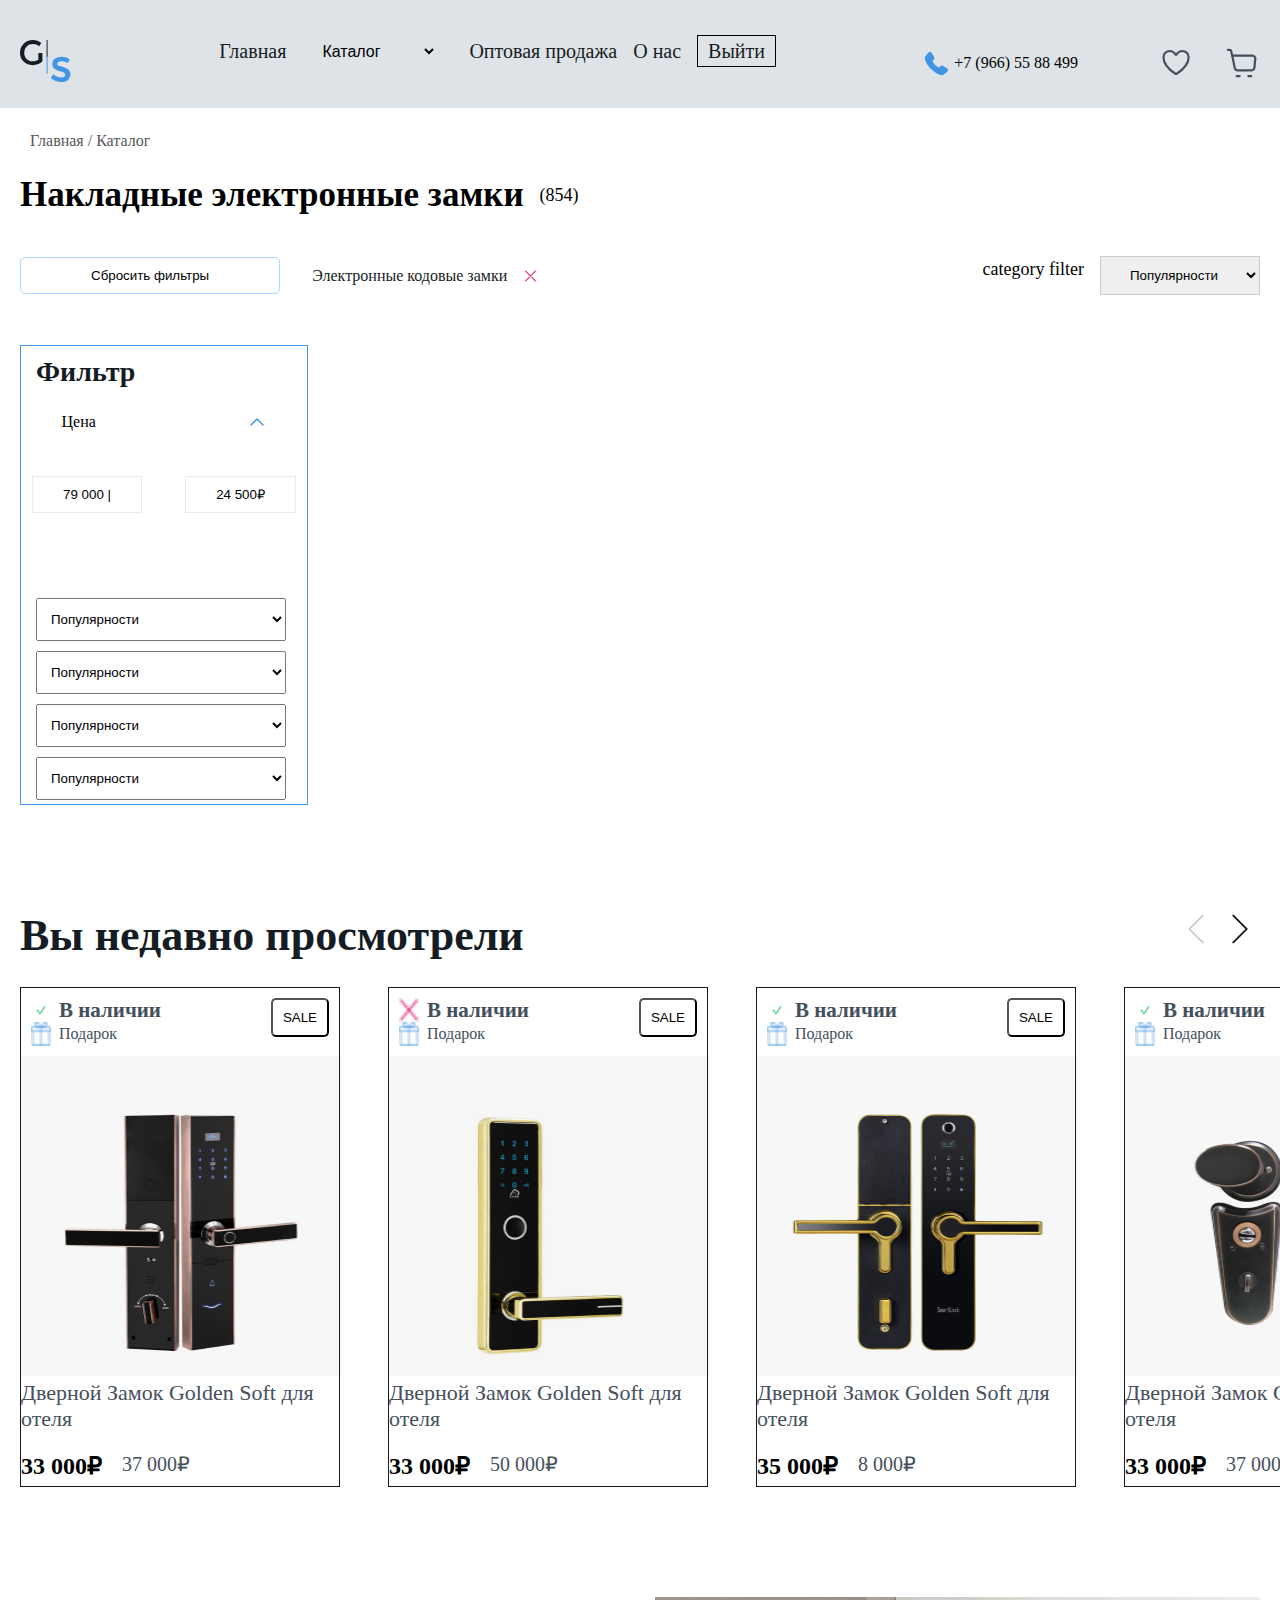
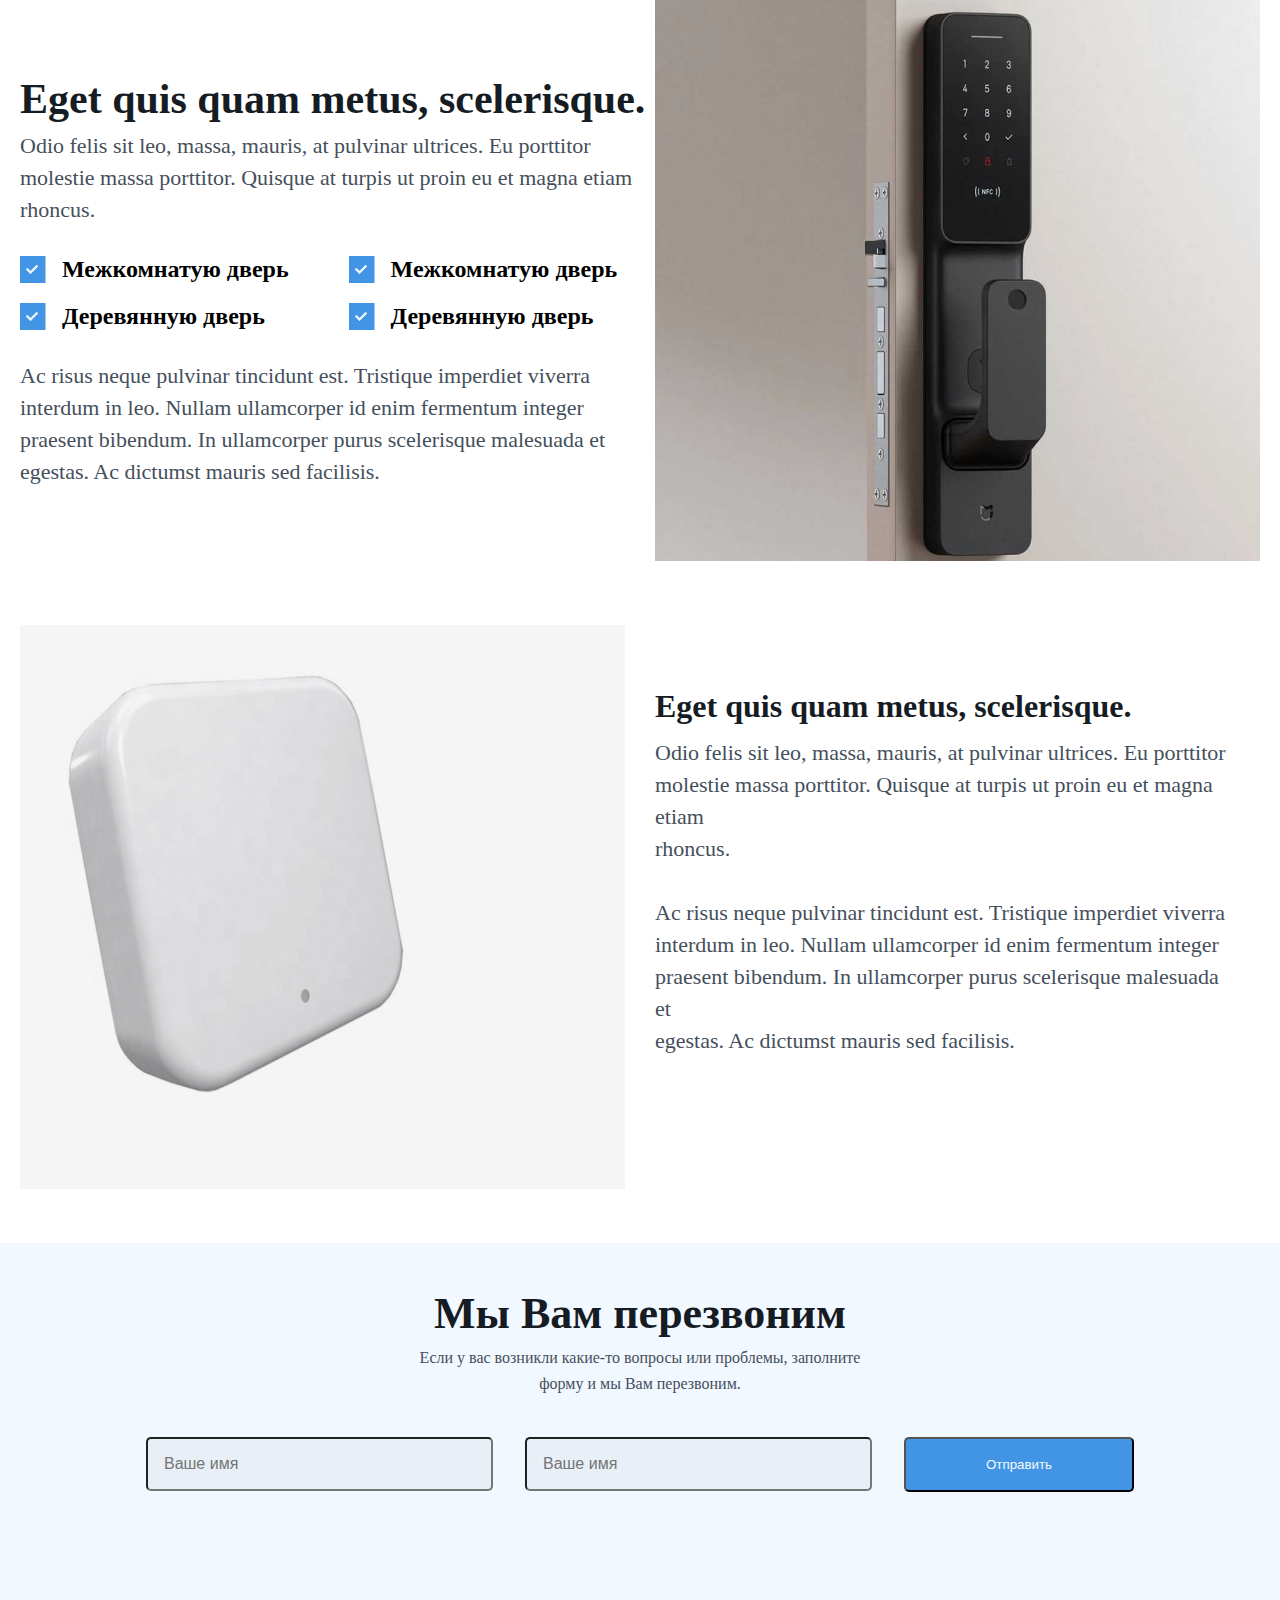
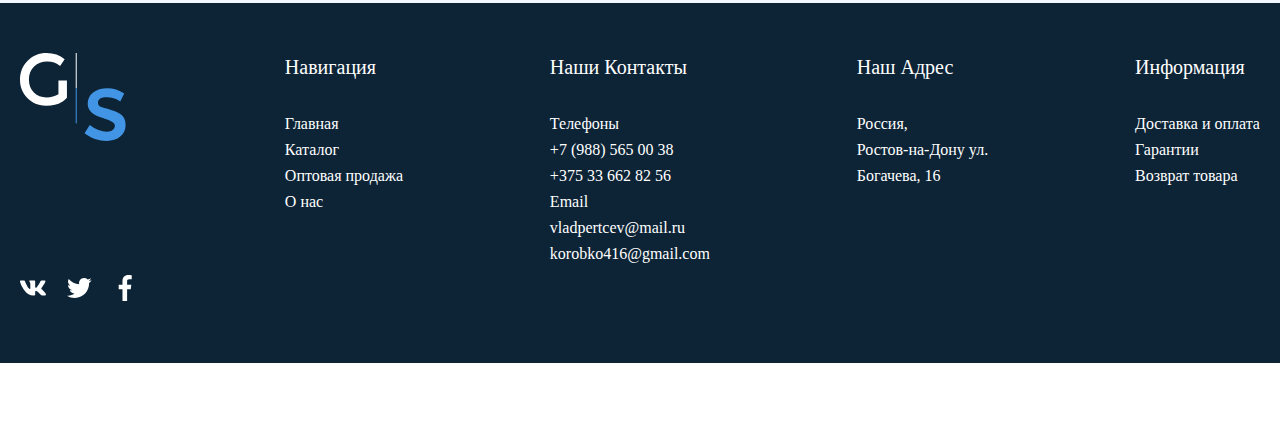
==== commit e70db0d4: "added script files" ====
--- a/home/index.html
+++ b/home/index.html
@@ -29,6 +29,7 @@
                         <ul class="calss">
                             <li><a href="#">Оптовая продажа</a></li>
                             <li><a href="#">О нас</a></li>
+                            <li><a href="#" class="logoutButton" style="border: 1px solid #000; padding: 4px 10px;">Выйти</a></li>
                           </ul>
                   </ul>
                  </nav>
@@ -121,7 +122,7 @@
                     </div>
                   </div>
                </div>
-               <div class="card_div">
+               <!-- <div data-card-id="1" class="card_div">
                 <div class="card_list">
                   <div class="list_item">
                     <div class="list_1">
@@ -134,7 +135,7 @@
                     </div>
                   </div>
                   <div class="btn_1">
-                    <button class="btn_btn">SALE</button>
+                    <button data-card-id="1" class="btn_btn">SALE</button>
                   </div>
                 </div>
                 <div class="img_img">
@@ -148,70 +149,14 @@
                   <h2>33 000₽</h2>
                   <h3>37 000₽</h3>
                 </span>
-              </div>
-              <div class="card_div">
-                <div class="card_list">
-                  <div class="list_item">
-                    <div class="list_1">
-                      <img src="./img/Frame.png" width="20" />
-                      <h2>В наличии</h2>
-                    </div>
-                    <div class="card_2">
-                      <img src="./img/gift 1.png" width="20" />
-                      <h3>Подарок</h3>
-                    </div>
-                  </div>
-                  <div class="btn_1">
-                    <button class="btn_btn">SALE</button>
-                  </div>
-                </div>
-                <div class="img_img">
-                  <img src="./img/Rectangle.png" width="320" height="320" />
-                </div>
-                <h4>
-                  Дверной Замок Golden Soft для <br />
-                  отеля
-                </h4>
-                <span class="span">
-                  <h2>33 000₽</h2>
-                  <h3>37 000₽</h3>
-                </span>
-              </div>
-              <div class="card_div">
-                <div class="card_list">
-                  <div class="list_item">
-                    <div class="list_1">
-                      <img src="./img/Frame.png" width="20" />
-                      <h2>В наличии</h2>
-                    </div>
-                    <div class="card_2">
-                      <img src="./img/gift 1.png" width="20" />
-                      <h3>Подарок</h3>
-                    </div>
-                  </div>
-                  <div class="btn_1">
-                    <button class="btn_btn">SALE</button>
-                  </div>
-                </div>
-                <div class="img_img">
-                  <img src="./img/Rectangle.png" width="320" height="320" />
-                </div>
-                <h4>
-                  Дверной Замок Golden Soft для <br />
-                  отеля
-                </h4>
-                <span class="span">
-                  <h2>33 000₽</h2>
-                  <h3>37 000₽</h3>
-                </span>
-              </div>
+              </div> -->
             </div>
         </div>
      </section>
      <section>
         <div class="container">
             <div class="index_section">
-                <div class="card_div">
+                <!-- <div data-card-id="1" class="card_div">
                     <div class="card_list">
                       <div class="list_item">
                         <div class="list_1">
@@ -224,7 +169,7 @@
                         </div>
                       </div>
                       <div class="btn_1">
-                        <button class="btn_btn">SALE</button>
+                        <button data-card-id="1" class="btn_btn">SALE</button>
                       </div>
                     </div>
                     <div class="img_img">
@@ -238,232 +183,8 @@
                       <h2>33 000₽</h2>
                       <h3>37 000₽</h3>
                     </span>
-                  </div> 
-                  <div class="card_div">
-                    <div class="card_list">
-                      <div class="list_item">
-                        <div class="list_1">
-                          <img src="./img/Frame.png" width="20" />
-                          <h2>В наличии</h2>
-                        </div>
-                        <div class="card_2">
-                          <img src="./img/gift 1.png" width="20" />
-                          <h3>Подарок</h3>
-                        </div>
-                      </div>
-                      <div class="btn_1">
-                        <button class="btn_btn">SALE</button>
-                      </div>
-                    </div>
-                    <div class="img_img">
-                      <img src="./img/Rectangle.png" width="320" height="320" />
-                    </div>
-                    <h4>
-                      Дверной Замок Golden Soft для <br />
-                      отеля
-                    </h4>
-                    <span class="span">
-                      <h2>33 000₽</h2>
-                      <h3>37 000₽</h3>
-                    </span>
-                  </div>   
-                  <div class="card_div">
-                    <div class="card_list">
-                      <div class="list_item">
-                        <div class="list_1">
-                          <img src="./img/Frame.png" width="20" />
-                          <h2>В наличии</h2>
-                        </div>
-                        <div class="card_2">
-                          <img src="./img/gift 1.png" width="20" />
-                          <h3>Подарок</h3>
-                        </div>
-                      </div>
-                      <div class="btn_1">
-                        <button class="btn_btn">SALE</button>
-                      </div>
-                    </div>
-                    <div class="img_img">
-                      <img src="./img/Rectangle.png" width="320" height="320" />
-                    </div>
-                    <h4>
-                      Дверной Замок Golden Soft для <br />
-                      отеля
-                    </h4>
-                    <span class="span">
-                      <h2>33 000₽</h2>
-                      <h3>37 000₽</h3>
-                    </span>
-                  </div> 
-                  <div class="card_div">
-                    <div class="card_list">
-                      <div class="list_item">
-                        <div class="list_1">
-                          <img src="./img/Frame.png" width="20" />
-                          <h2>В наличии</h2>
-                        </div>
-                        <div class="card_2">
-                          <img src="./img/gift 1.png" width="20" />
-                          <h3>Подарок</h3>
-                        </div>
-                      </div>
-                      <div class="btn_1">
-                        <button class="btn_btn">SALE</button>
-                      </div>
-                    </div>
-                    <div class="img_img">
-                      <img src="./img/Rectangle.png" width="320" height="320" />
-                    </div>
-                    <h4>
-                      Дверной Замок Golden Soft для <br />
-                      отеля
-                    </h4>
-                    <span class="span">
-                      <h2>33 000₽</h2>
-                      <h3>37 000₽</h3>
-                    </span>
-                  </div> 
-                  <div class="card_div">
-                    <div class="card_list">
-                      <div class="list_item">
-                        <div class="list_1">
-                          <img src="./img/Frame.png" width="20" />
-                          <h2>В наличии</h2>
-                        </div>
-                        <div class="card_2">
-                          <img src="./img/gift 1.png" width="20" />
-                          <h3>Подарок</h3>
-                        </div>
-                      </div>
-                      <div class="btn_1">
-                        <button class="btn_btn">SALE</button>
-                      </div>
-                    </div>
-                    <div class="img_img">
-                      <img src="./img/Rectangle.png" width="320" height="320" />
-                    </div>
-                    <h4>
-                      Дверной Замок Golden Soft для <br />
-                      отеля
-                    </h4>
-                    <span class="span">
-                      <h2>33 000₽</h2>
-                      <h3>37 000₽</h3>
-                    </span>
-                  </div>
-                  <div class="card_div">
-                    <div class="card_list">
-                      <div class="list_item">
-                        <div class="list_1">
-                          <img src="./img/Frame.png" width="20" />
-                          <h2>В наличии</h2>
-                        </div>
-                        <div class="card_2">
-                          <img src="./img/gift 1.png" width="20" />
-                          <h3>Подарок</h3>
-                        </div>
-                      </div>
-                      <div class="btn_1">
-                        <button class="btn_btn">SALE</button>
-                      </div>
-                    </div>
-                    <div class="img_img">
-                      <img src="./img/Rectangle.png" width="320" height="320" />
-                    </div>
-                    <h4>
-                      Дверной Замок Golden Soft для <br />
-                      отеля
-                    </h4>
-                    <span class="span">
-                      <h2>33 000₽</h2>
-                      <h3>37 000₽</h3>
-                    </span>
-                  </div>
-                    <div class="card_div">
-                        <div class="card_list">
-                          <div class="list_item">
-                            <div class="list_1">
-                              <img src="./img/Frame.png" width="20" />
-                              <h2>В наличии</h2>
-                            </div>
-                            <div class="card_2">
-                              <img src="./img/gift 1.png" width="20" />
-                              <h3>Подарок</h3>
-                            </div>
-                          </div>
-                          <div class="btn_1">
-                            <button class="btn_btn">SALE</button>
-                          </div>
-                        </div>
-                        <div class="img_img">
-                          <img src="./img/Rectangle.png" width="320" height="320" />
-                        </div>
-                        <h4>
-                          Дверной Замок Golden Soft для <br />
-                          отеля
-                        </h4>
-                        <span class="span">
-                          <h2>33 000₽</h2>
-                          <h3>37 000₽</h3>
-                        </span>
-                      </div>
-                      <div class="card_div">
-                        <div class="card_list">
-                          <div class="list_item">
-                            <div class="list_1">
-                              <img src="./img/Frame.png" width="20" />
-                              <h2>В наличии</h2>
-                            </div>
-                            <div class="card_2">
-                              <img src="./img/gift 1.png" width="20" />
-                              <h3>Подарок</h3>
-                            </div>
-                          </div>
-                          <div class="btn_1">
-                            <button class="btn_btn">SALE</button>
-                          </div>
-                        </div>
-                        <div class="img_img">
-                          <img src="./img/Rectangle.png" width="320" height="320" />
-                        </div>
-                        <h4>
-                          Дверной Замок Golden Soft для <br />
-                          отеля
-                        </h4>
-                        <span class="span">
-                          <h2>33 000₽</h2>
-                          <h3>37 000₽</h3>
-                        </span>
-                      </div>
-                      <div class="card_div">
-                        <div class="card_list">
-                          <div class="list_item">
-                            <div class="list_1">
-                              <img src="./img/Frame.png" width="20" />
-                              <h2>В наличии</h2>
-                            </div>
-                            <div class="card_2">
-                              <img src="./img/gift 1.png" width="20" />
-                              <h3>Подарок</h3>
-                            </div>
-                          </div>
-                          <div class="btn_1">
-                            <button class="btn_btn">SALE</button>
-                          </div>
-                        </div>
-                        <div class="img_img">
-                          <img src="./img/Rectangle.png" width="320" height="320" />
-                        </div>
-                        <h4>
-                          Дверной Замок Golden Soft для <br />
-                          отеля
-                        </h4>
-                        <span class="span">
-                          <h2>33 000₽</h2>
-                          <h3>37 000₽</h3>
-                        </span>
-                      </div>
-                  </div>
+                  </div> -->
+                </div>
             </div>
         </div>
      </section>
@@ -477,7 +198,7 @@
           </div>
         </div>
         <div class="section_content">
-          <div class="card_div">
+          <div data-card-id="1" class="card_div">
             <div class="card_list">
               <div class="list_item">
                 <div class="list_1">
@@ -490,7 +211,7 @@
                 </div>
               </div>
               <div class="btn_1">
-                <button class="btn_btn">SALE</button>
+                <button data-card-id="1" class="btn_btn">SALE</button>
               </div>
             </div>
             <div class="img_img">
@@ -505,7 +226,7 @@
               <h3>37 000₽</h3>
             </span>
           </div>
-          <div class="card_div">
+          <div data-card-id="2" class="card_div">
             <div class="card_list">
               <div class="list_item">
                 <div class="list_1">
@@ -518,7 +239,7 @@
                 </div>
               </div>
               <div class="btn_1">
-                <button class="btn_btn">SALE</button>
+                <button data-card-id="2" class="btn_btn">SALE</button>
               </div>
             </div>
             <div class="img_img">
@@ -533,7 +254,7 @@
               <h3>50 000₽</h3>
             </span>
           </div>
-          <div class="card_div">
+          <div data-card-id="3" class="card_div">
             <div class="card_list">
               <div class="list_item">
                 <div class="list_1">
@@ -546,7 +267,7 @@
                 </div>
               </div>
               <div class="btn_1">
-                <button class="btn_btn">SALE</button>
+                <button data-card-id="3" class="btn_btn">SALE</button>
               </div>
             </div>
             <div class="img_img">
@@ -561,7 +282,7 @@
               <h3>8 000₽</h3>
             </span>
           </div>
-          <div class="card_div">
+          <div data-card-id="4" class="card_div">
             <div class="card_list">
               <div class="list_item">
                 <div class="list_1">
@@ -574,7 +295,7 @@
                 </div>
               </div>
               <div class="btn_1">
-                <button class="btn_btn">SALE</button>
+                <button data-card-id="4" class="btn_btn">SALE</button>
               </div>
             </div>
             <div class="img_img">
@@ -754,6 +475,6 @@
       </div>
     </footer>
     <script src="https://cdn.jsdelivr.net/npm/swiper@11/swiper-bundle.min.js"></script>
-    <script src="./js/script.js"></script>
+    <script src="../js/home.js"></script>
   </body>
 </html>
